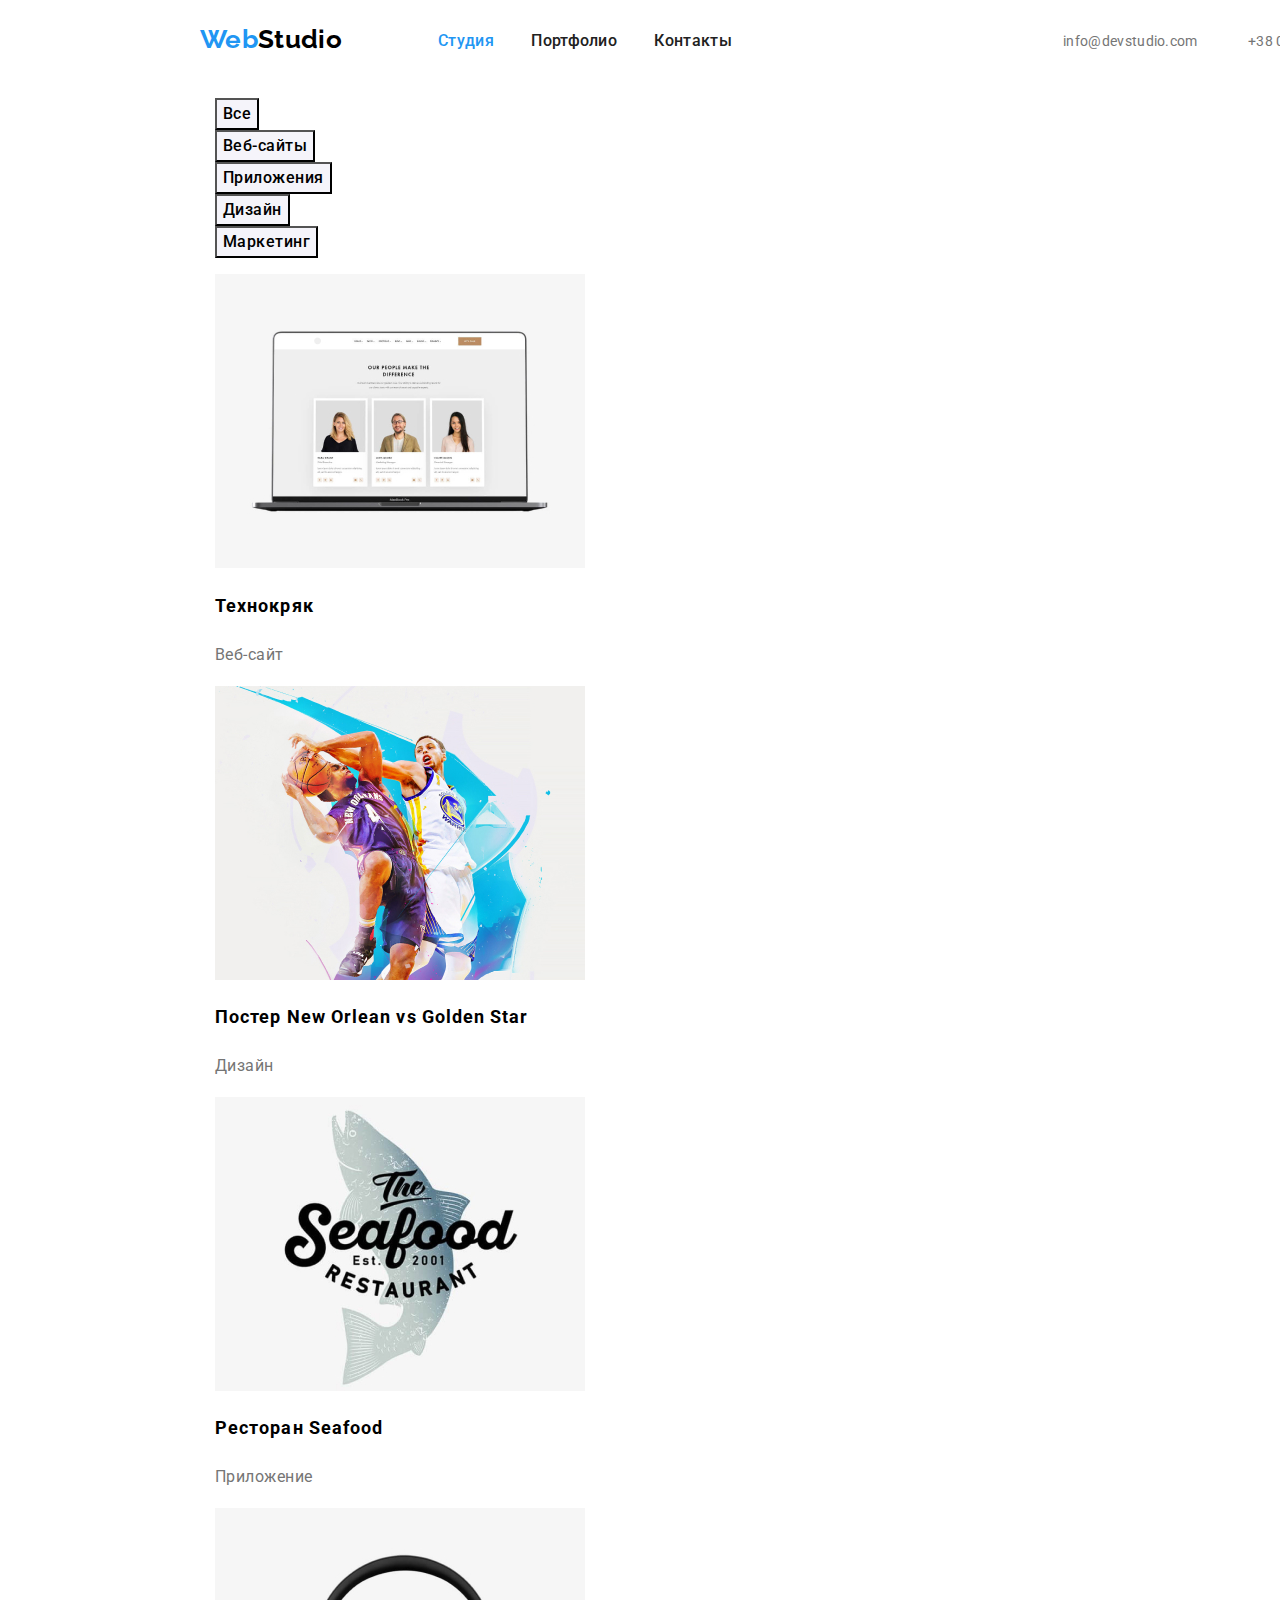
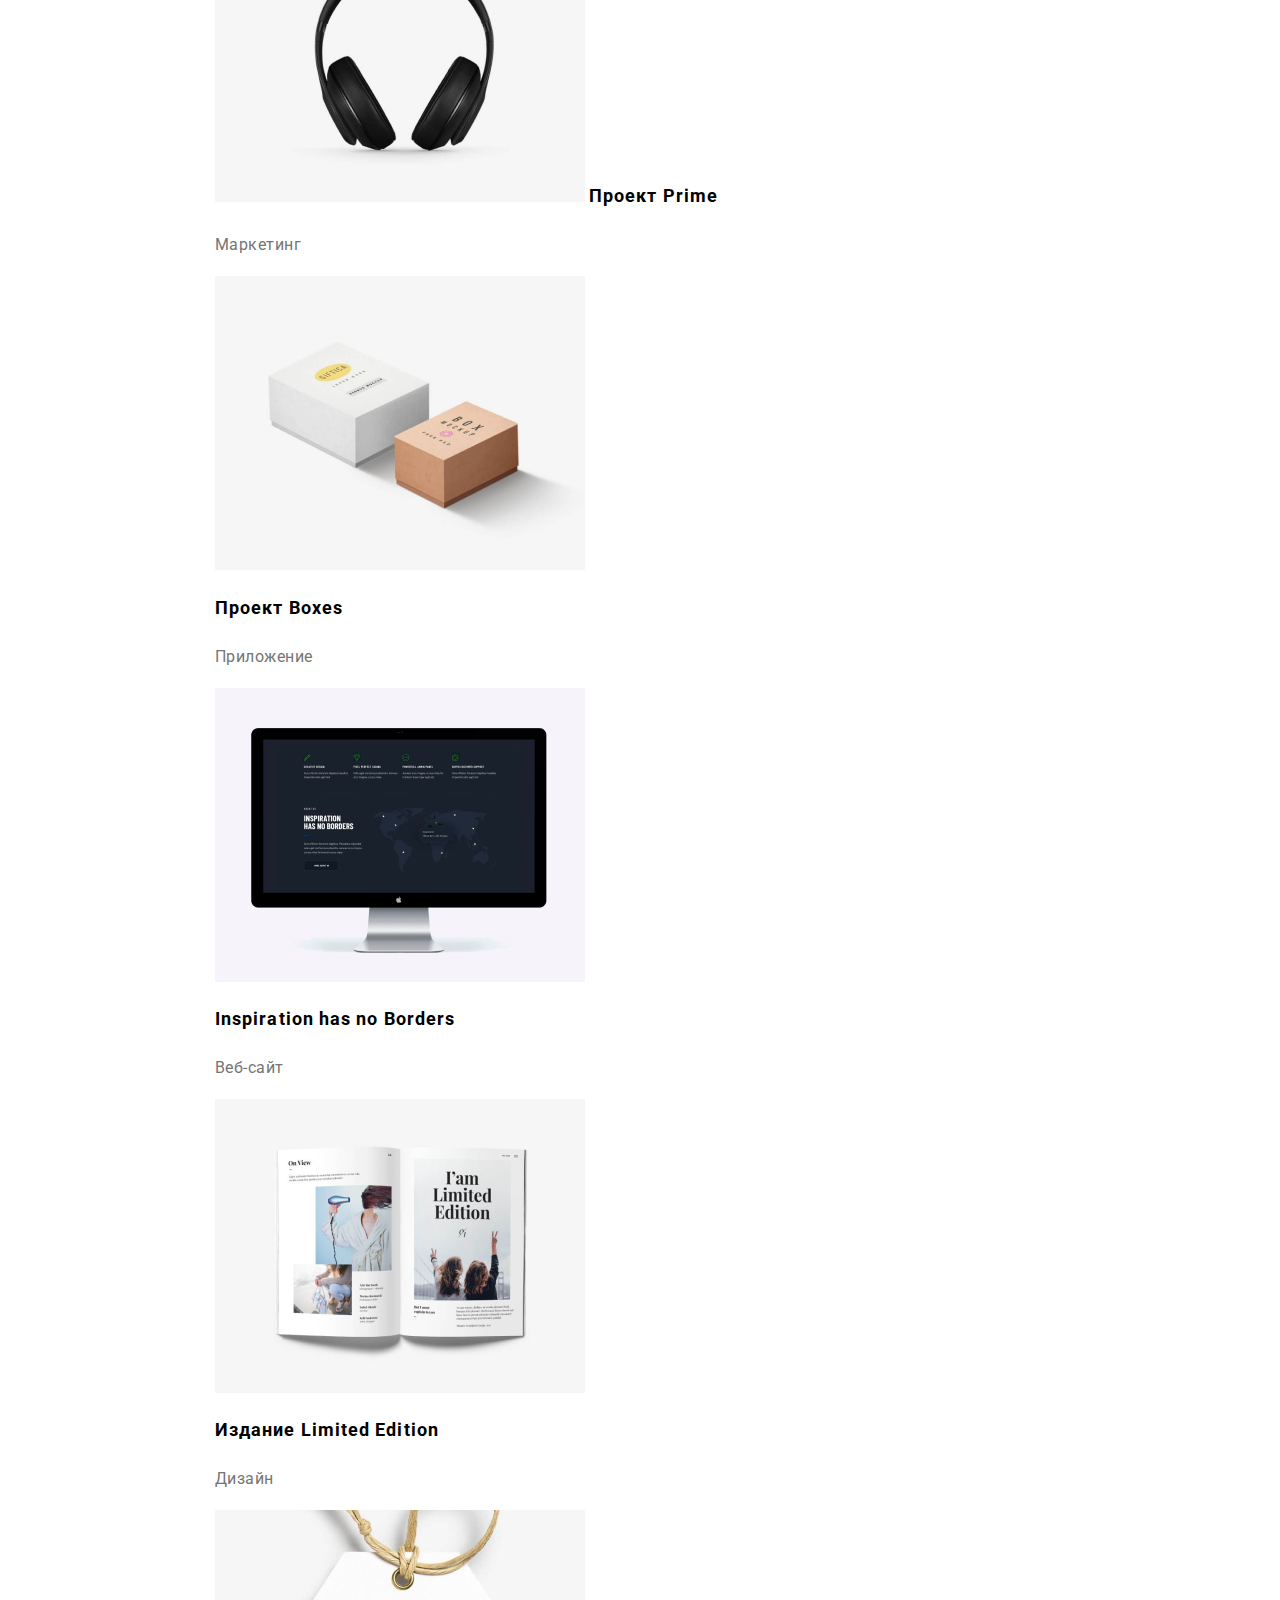
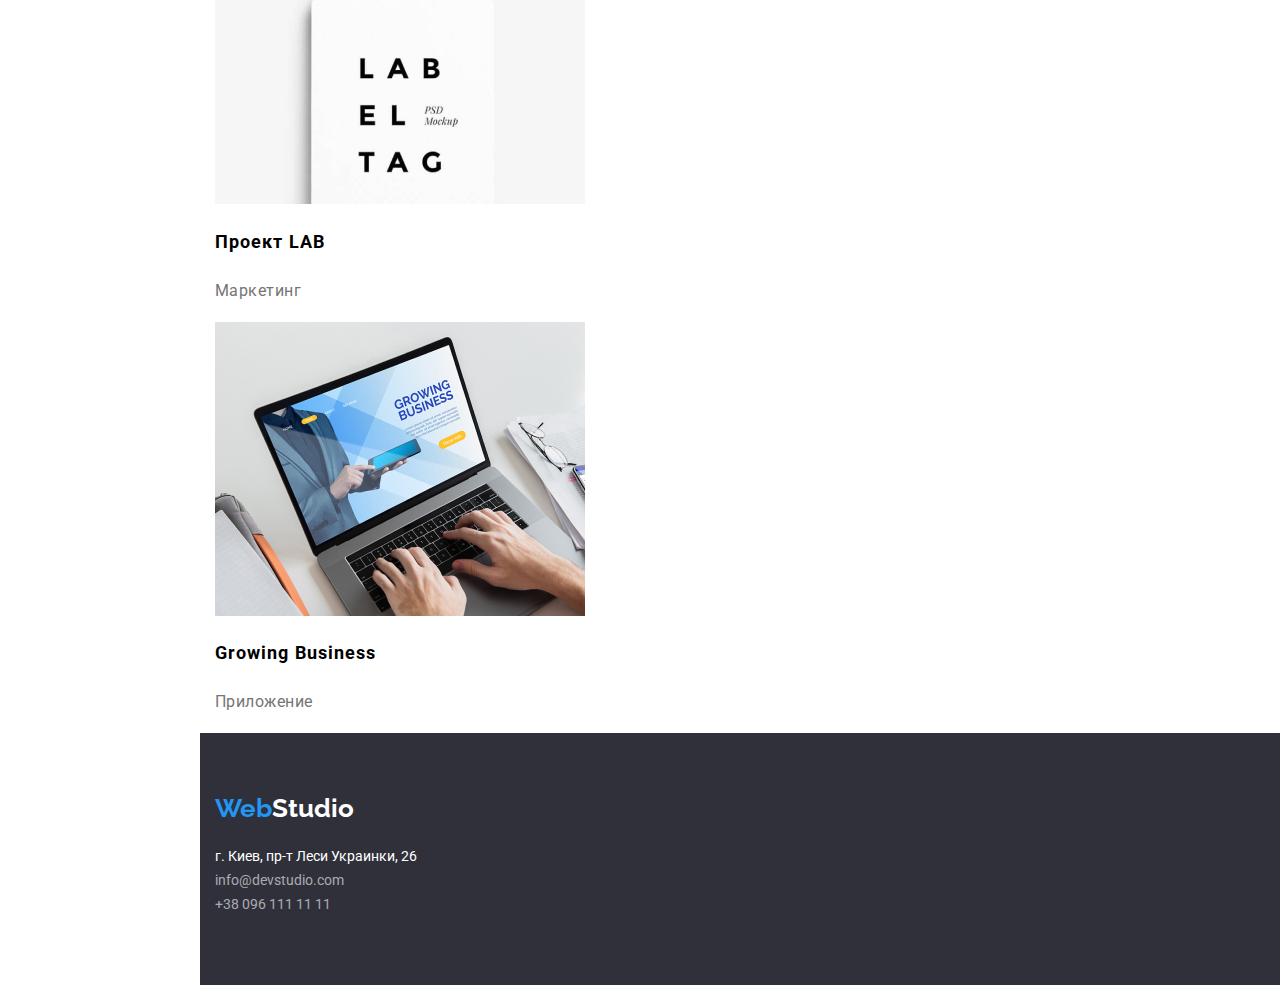
==== portfolio.html @ 9c6ee921 "добавлено позиционирование Героя, Преймущества, Команда, Футер" ====
<!DOCTYPE html>
<html lang="en">
  <head>
    <meta charset="UTF-8" />
    <meta name="viewport" content="width=device-width, initial-scale=1.0" />
    <title>Портфолио</title>
    <link rel="stylesheet" href="./css/normalize.css" />
    <link rel="preconnect" href="https://fonts.gstatic.com" />
    <link
      href="https://fonts.googleapis.com/css2?family=Oleo+Script&family=Raleway:wght@700&family=Roboto:wght@400;500;700;900&display=swap"
      rel="stylesheet"
    />
    <link rel="stylesheet" href="./css/style.css" />
    <link rel="stylesheet" href="./css/variables.css" />
  </head>

  <body>
    <!--Шапка-->
    <header class="header containe">
      <!--умышленная ошибка в названии класса-->
      <a class="logo" href="./index.html"
        ><span class="text-logo">Web</span>Studio</a
      >
      <nav class="navigation">
        <ul class="navigation-list">
          <li class="active"><a href="./index.html">Студия</a></li>
          <li>
            <a href="./portfolio.html">Портфолио</a>
          </li>
          <li><a href="#">Контакты</a></li>
        </ul>
      </nav>

      <!-- <p class="header-contacts email">
        <a class="contacts-text" href="mailto:info@devstudio.com"
          >info@devstudio.com</a
        >
      </p>
      <p class="header-contacts tel">
        <a class="contacts-text" href="tel:+380961111111">+38 096 111 11 11</a>
      </p> -->

      <!-- <div class="navigation-contacts"> -->
      <ul class="header-contacts">
        <li class="header-list">
          <a class="contacts-text" href="mailto:info@devstudio.com"
            >info@devstudio.com</a
          >
        </li>
        <li>
          <a class="contacts-text" href="tel:+380961111111"
            >+38 096 111 11 11</a
          >
        </li>
      </ul>
      <!-- </div> -->
    </header>

    <!--Фильтр-->
    <main class="container">
      <nav>
        <h1 hidden>Проекты</h1>
        <ul>
          <li><button class="button-projects">Все</button></li>
          <li><button class="button-projects">Веб-сайты</button></li>
          <li><button class="button-projects">Приложения</button></li>
          <li><button class="button-projects">Дизайн</button></li>
          <li><button class="button-projects">Маркетинг</button></li>
        </ul>
      </nav>
      <ul class="projects">
        <li>
          <img src="./img/technokrack.jpg" alt="Веб-сайт Технокряк" />
          <h2 class="projects-title">Технокряк</h2>
          <p class="projects-info">Веб-сайт</p>
        </li>
        <li>
          <img src="./img/basketball.jpg" alt="Постер баскетбольных команд" />
          <h2 class="projects-title">Постер New Orlean vs Golden Star</h2>
          <p class="projects-info">Дизайн</p>
        </li>
        <li>
          <img src="./img/seafood.jpg" alt="Логотип ресторана Seafood" />
          <h2 class="projects-title">Ресторан Seafood</h2>
          <p class="projects-info">Приложение</p>
        </li>
        <li>
          <img src="./img/headphones.jpg" alt="Наушники" />
          <h class="projects-title" 2>Проект Prime</h>
          <p class="projects-info">Маркетинг</p>
        </li>
        <li>
          <img src="./img/boxes.jpg" alt="Коробки" />
          <h2 class="projects-title">Проект Boxes</h2>
          <p class="projects-info">Приложение</p>
        </li>
        <li>
          <img src="./img/screen.jpg" alt="Монитор" />
          <h2 class="projects-title">Inspiration has no Borders</h2>
          <p class="projects-info">Веб-сайт</p>
        </li>
        <li>
          <img src="./img/book.jpg" alt="Открытая книга" />
          <h2 class="projects-title">Издание Limited Edition</h2>
          <p class="projects-info">Дизайн</p>
        </li>
        <li>
          <img src="./img/labeltag.jpg" alt="Бирка с надписью labeltag" />
          <h2 class="projects-title">Проект LAB</h2>
          <p class="projects-info">Маркетинг</p>
        </li>
        <li>
          <img src="./img/notebook.jpg" alt="Ноутбук" />
          <h2 class="projects-title">Growing Business</h2>
          <p class="projects-info">Приложение</p>
        </li>
      </ul>
    </main>

    <!--Подвал-->
    <footer class="footer container">
      <a class="footer-logo" href="./index.html"
        ><span class="text-logo">Web</span>Studio</a
      >
      <address class="footer-address">
        <ul class="footer-list">
          <li>г. Киев, пр-т Леси Украинки, 26</li>
          <li>
            <a class="footer-contacts" href="mailto:info@devstudio.com"
              >info@devstudio.com</a
            >
          </li>
          <li>
            <a class="footer-contacts" href="tel:+380961111111"
              >+38 096 111 11 11</a
            >
          </li>
        </ul>
      </address>
    </footer>
  </body>
</html>
---- css/style.css ----
body {
    font-family: 'Roboto', sans-serif;
    width: 1600px;
}

.container {
    width: 1170px;
    padding: 0 15px 0;
    margin-right: auto;
    margin-left: auto;
}

/* Шапка */

.header {
    display: flex;


    letter-spacing: 0.02em;
}

.logo {
    font-family: 'Raleway', sans-serif;

    width: 145px;
    height: 31px;

    display: inline-block;
    margin: 24px 93px 25px 200px;

    color: #000;
    text-decoration: none;
    font-weight: bold;
    font-size: 26px;
    line-height: 31px;
}

.text-logo {
    color: var(--blue-text);
}

.navigation {
    width: 294px;
    height: 16px;
    margin: 32px 331px 32px 0;

}

.navigation-list {
    display: flex;
    justify-content: space-between;
    width: 294px;

    margin: 0;
}

.navigation-list a {
    font-weight: 500;
    color: var(--common-black-text);
}

.active a {
    color: var(--blue-text);
}

.navigation-list :hover,
.navigation-list :focus,
.header-contacts :hover,
.header-contacts :focus {
    color: var(--blue-text);
}

.header-contacts {

    box-sizing: border-box;
    display: flex;
    justify-content: space-between;

    margin-top: 32px;
    margin-bottom: 32px;
}

.header-list {
    display: inline-block;
    width: 135px;
    height: 16px;
    margin-right: 50px;
}

.email {
    width: 135px;
    height: 16px;
    margin-right: 50px;
}

.tel {
    text-align: center;
    width: 122px;
    height: 16px;
    margin-right: 200px;
}

.contacts-text {
    color: var(--grey-text);
    font-size: 14px;

}

/* Герой */

.hero {
    height: 600px;
    background-color: rgba(47, 48, 58, 1);
}

.hero-title {
    margin: 0;
    padding: 200px 452px 30px;

    color: var(--white-text);

    text-align: center;
    font-weight: 900;
    font-size: 44px;
    line-height: 60px;
    letter-spacing: 0.06em;
    text-transform: uppercase;
}

.hero-button {
    box-sizing: content-box;
    height: 50px;
    width: 200px;

    text-align: center;

    margin: 0 700px 200px;

    box-shadow: 0px 4px 4px rgba(0, 0, 0, 0.15);
    border-radius: 4px;

    background-color: var(--blue-text);
    color: var(--white-text);
    font-weight: 700;
    font-size: 16px;
    line-height: 30px;
    letter-spacing: 0.06em;
    cursor: pointer;
}

/* Преимущества и примеры */

.advantages {
    display: flex;

    height: 101px;

    margin-top: 94px;
    margin-bottom: 94px;
}

.advantages-card {
    width: 270px;
    height: 101px;

    margin-right: 30px;
}

.advantages-card:nth-last-child(1) {
    margin-right: 0px;
}

.advantages-title {
    margin: 0;

    font-weight: bold;
    font-size: 14px;
    line-height: 16px;
    letter-spacing: 0.03em;
    text-transform: uppercase;
}

.advantages-info {
    margin-top: 10px;
    margin-bottom: 0;

    color: var(--grey-text);
    font-weight: normal;
    font-size: 14px;
    line-height: 24px;
    letter-spacing: 0.03em;
}

/* Чем мы занимаемся */

.gallery {
    margin: 0 auto 50px;

    font-size: 36px;
    line-height: 42px;
    text-align: center;
    letter-spacing: 0.03em;
}

.gallery-list {
    display: flex;

    margin-bottom: 0;
}

.gallery-item {
    margin-right: 30px;
}

.gallery-item:nth-last-child(1) {
    margin-right: 0px;
}

/* Наша команда */

.team {
    background-color: rgba(245, 244, 250, 1);
    margin-top: 94px;
}

.gallery-team {
    padding-top: 94px;
    padding-bottom: 50px;
    margin-top: 0;
    margin-bottom: 0;

    font-size: 36px;
    line-height: 42px;
    text-align: center;
    letter-spacing: 0.03em;
}

.team-list {
    display: flex;
    margin-top: 0;
    margin-bottom: 0;
}

.team-card {
    margin-right: 30px;
    width: 270px;
    height: 368px;
}

.team-card:nth-last-child(1) {
    margin-right: 0;
}

.team-title {
    margin-top: 30px;
    margin-bottom: 10px;

    text-align: center;

    font-weight: 500;
    font-size: 16px;
    line-height: 19px;
    letter-spacing: 0.03em;
}

.team-proffesion {
    margin-top: 0;
    margin-bottom: 30px;

    color: var(--grey-text);

    text-align: center;

    font-weight: 400;
    font-size: 16px;
    line-height: 19px;
    letter-spacing: 0.03em;
}

/* Подвал */

.footer {
    margin-top: 0;

    height: 252px;

    background-color: rgba(47, 48, 58, 1);
}

.footer-logo {
    font-family: 'Raleway', sans-serif;
    display: block;
    padding-top: 60px;

    color: var(--white-text);
    text-decoration: none;
    font-weight: bold;
    font-size: 26px;
    line-height: 31px;
}

.footer-address {

    color: var(--white-text);
    font-style: normal;
    font-weight: normal;
    font-size: 14px;
    line-height: 24px;
}

.footer-list a:hover,
.footer-list a:focus {
    color: var(--blue-text);
}

.footer-list {
    width: 231px;
    height: 81px;

    margin-top: 20px;
    margin-bottom: 60px;
}

.footer-contacts {
    color: var(--grey-address-text);
}

/* Портфолио */

.projects-title {
    font-weight: bold;
    font-size: 18px;
    line-height: 36px;
    letter-spacing: 0.06em;
}

.projects-info {
    color: var(--grey-text);
    font-size: 16px;
    line-height: 30px;
    letter-spacing: 0.03em;
}

.button {
    background-color: var(--blue-text);
    color: var(--white-text);
    font-size: 16px;
    line-height: 30px;
    letter-spacing: 0.06em;
    cursor: pointer;
}

.button-projects {
    background-color: rgba(245, 244, 250, 1);
    font-weight: 500;
    line-height: 26px;
    letter-spacing: 0.03em;
    cursor: pointer;
}

.button-projects:hover,
.button-projects:focus {
    color: var(--white-text);
    background-color: var(--blue-text);
}
---- css/variables.css ----
:root {
    --common-black-text: rgba(33, 33, 33, 1);
    --blue-text: rgba(33, 150, 243, 1);
    --white-text: rgba(255, 255, 255, 1);
    --grey-text: rgba(117, 117, 117, 1);
    --grey-address-text: rgba(255, 255, 255, 0.6);
}
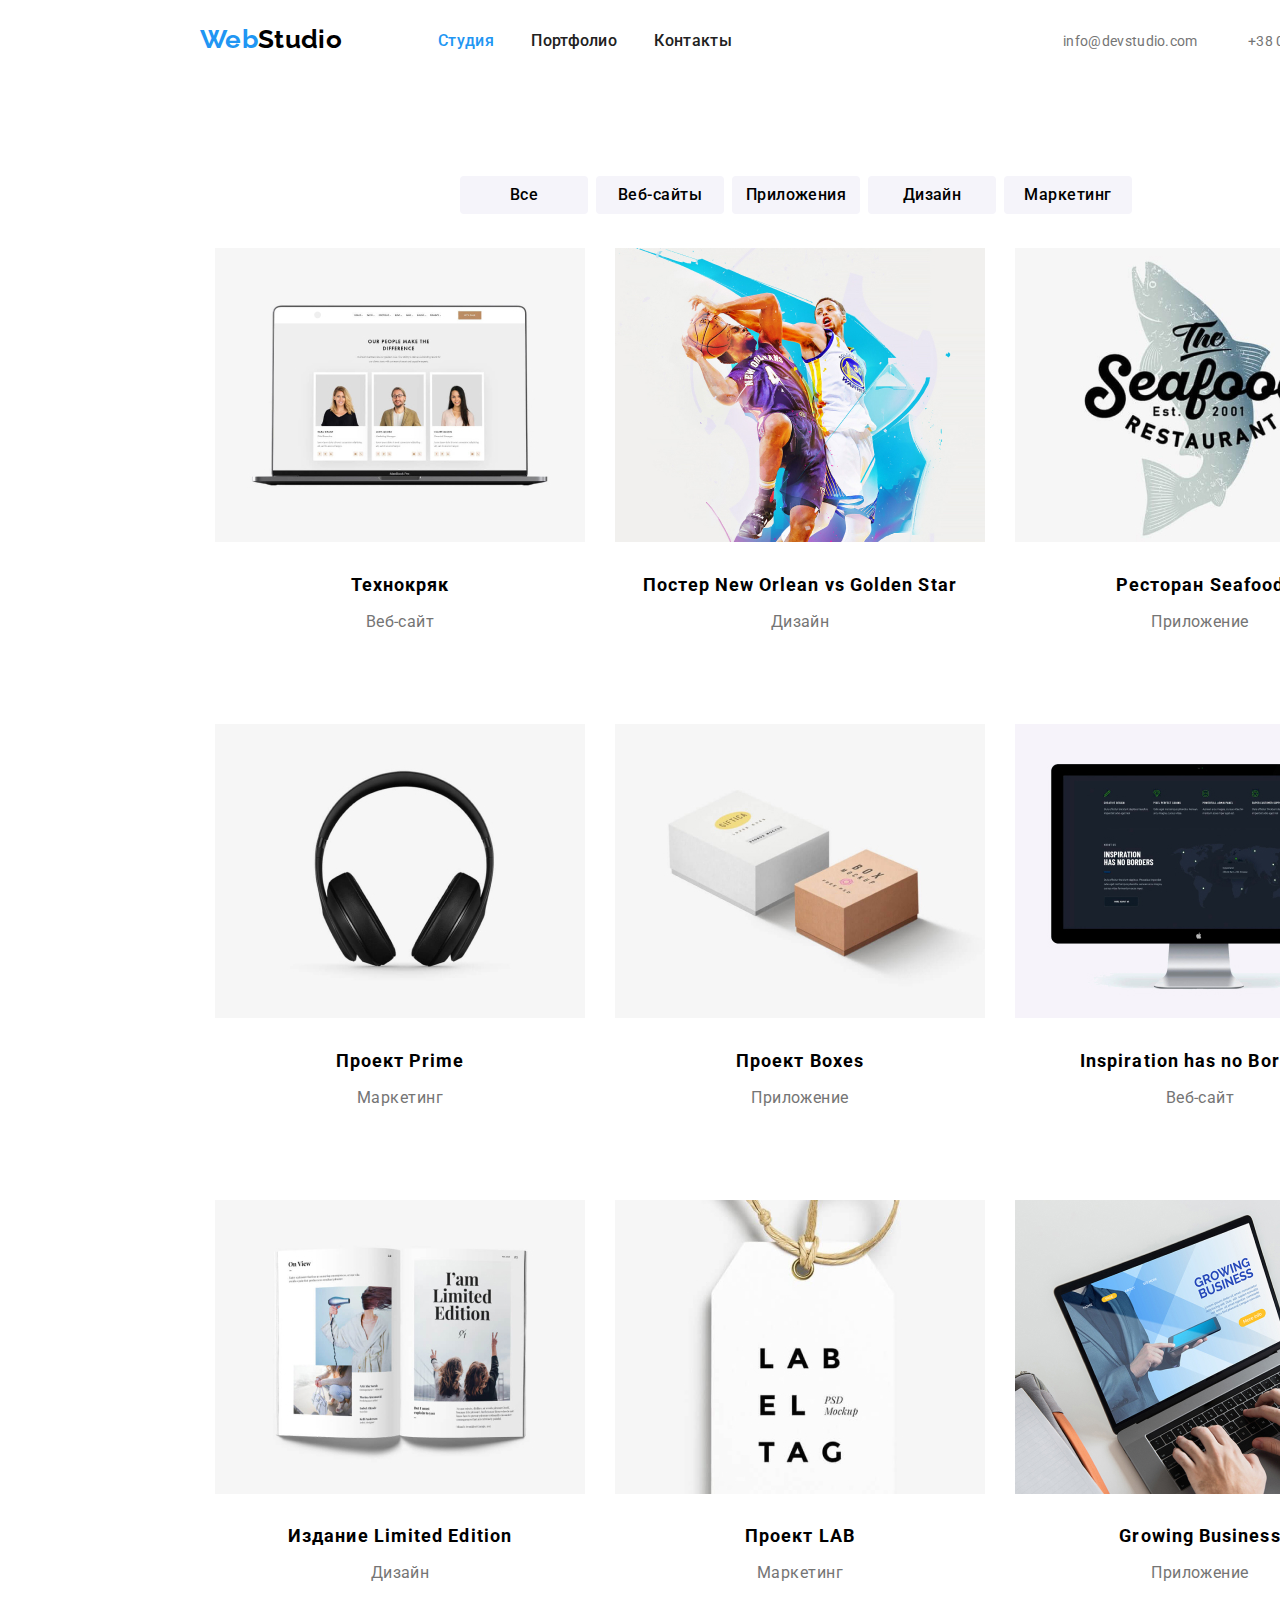
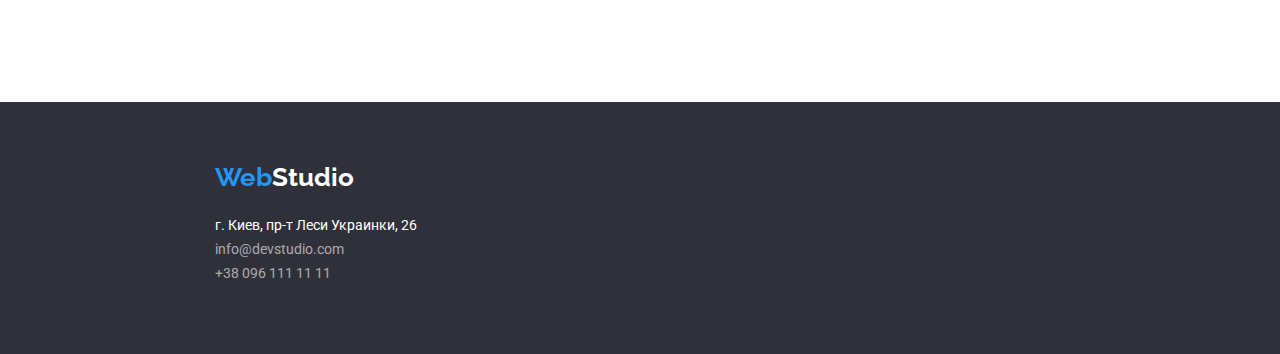
==== commit a56e744f: "Черновое позиционирование Портфолио" ====
--- a/portfolio.html
+++ b/portfolio.html
@@ -60,56 +60,63 @@
     <main class="container">
       <nav>
         <h1 hidden>Проекты</h1>
-        <ul>
+        <ul class="projects-filter">
           <li><button class="button-projects">Все</button></li>
-          <li><button class="button-projects">Веб-сайты</button></li>
-          <li><button class="button-projects">Приложения</button></li>
+          <li>
+            <button class="button-projects">Веб-сайты</button>
+          </li>
+          <li>
+            <button class="button-projects">Приложения</button>
+          </li>
           <li><button class="button-projects">Дизайн</button></li>
-          <li><button class="button-projects">Маркетинг</button></li>
+          <li>
+            <button class="button-projects">Маркетинг</button>
+          </li>
         </ul>
       </nav>
+
       <ul class="projects">
-        <li>
+        <li class="projects-item">
           <img src="./img/technokrack.jpg" alt="Веб-сайт Технокряк" />
           <h2 class="projects-title">Технокряк</h2>
           <p class="projects-info">Веб-сайт</p>
         </li>
-        <li>
+        <li class="projects-item">
           <img src="./img/basketball.jpg" alt="Постер баскетбольных команд" />
           <h2 class="projects-title">Постер New Orlean vs Golden Star</h2>
           <p class="projects-info">Дизайн</p>
         </li>
-        <li>
+        <li class="projects-item">
           <img src="./img/seafood.jpg" alt="Логотип ресторана Seafood" />
           <h2 class="projects-title">Ресторан Seafood</h2>
           <p class="projects-info">Приложение</p>
         </li>
-        <li>
+        <li class="projects-item">
           <img src="./img/headphones.jpg" alt="Наушники" />
-          <h class="projects-title" 2>Проект Prime</h>
+          <h2 class="projects-title">Проект Prime</h2>
           <p class="projects-info">Маркетинг</p>
         </li>
-        <li>
+        <li class="projects-item">
           <img src="./img/boxes.jpg" alt="Коробки" />
           <h2 class="projects-title">Проект Boxes</h2>
           <p class="projects-info">Приложение</p>
         </li>
-        <li>
+        <li class="projects-item">
           <img src="./img/screen.jpg" alt="Монитор" />
           <h2 class="projects-title">Inspiration has no Borders</h2>
           <p class="projects-info">Веб-сайт</p>
         </li>
-        <li>
+        <li class="projects-item">
           <img src="./img/book.jpg" alt="Открытая книга" />
           <h2 class="projects-title">Издание Limited Edition</h2>
           <p class="projects-info">Дизайн</p>
         </li>
-        <li>
+        <li class="projects-item">
           <img src="./img/labeltag.jpg" alt="Бирка с надписью labeltag" />
           <h2 class="projects-title">Проект LAB</h2>
           <p class="projects-info">Маркетинг</p>
         </li>
-        <li>
+        <li class="projects-item">
           <img src="./img/notebook.jpg" alt="Ноутбук" />
           <h2 class="projects-title">Growing Business</h2>
           <p class="projects-info">Приложение</p>
@@ -118,25 +125,27 @@
     </main>
 
     <!--Подвал-->
-    <footer class="footer container">
-      <a class="footer-logo" href="./index.html"
-        ><span class="text-logo">Web</span>Studio</a
-      >
-      <address class="footer-address">
-        <ul class="footer-list">
-          <li>г. Киев, пр-т Леси Украинки, 26</li>
-          <li>
-            <a class="footer-contacts" href="mailto:info@devstudio.com"
-              >info@devstudio.com</a
-            >
-          </li>
-          <li>
-            <a class="footer-contacts" href="tel:+380961111111"
-              >+38 096 111 11 11</a
-            >
-          </li>
-        </ul>
-      </address>
+    <footer class="footer">
+      <div class="container">
+        <a class="footer-logo" href="./index.html"
+          ><span class="text-logo">Web</span>Studio</a
+        >
+        <address class="footer-address">
+          <ul class="footer-list">
+            <li>г. Киев, пр-т Леси Украинки, 26</li>
+            <li>
+              <a class="footer-contacts" href="mailto:info@devstudio.com"
+                >info@devstudio.com</a
+              >
+            </li>
+            <li>
+              <a class="footer-contacts" href="tel:+380961111111"
+                >+38 096 111 11 11</a
+              >
+            </li>
+          </ul>
+        </address>
+      </div>
     </footer>
   </body>
 </html>
--- a/css/style.css
+++ b/css/style.css
@@ -15,7 +15,6 @@
 .header {
     display: flex;
 
-
     letter-spacing: 0.02em;
 }
 
@@ -327,7 +326,36 @@
 
 /* Портфолио */
 
+.projects-filter {
+    display: flex;
+    justify-content: center;
+
+    margin-top: 94px;
+    margin-bottom: 34px;
+}
+
+.projects {
+    display: flex;
+    flex-wrap: wrap;
+
+    margin-top: 0;
+    margin-bottom: 94px;
+    height: 1360px;
+
+    justify-content: space-between;
+    align-content: space-between;
+}
+
+.projects-item {
+    flex-basis: calc(100% / 3 - 30px);
+}
+
 .projects-title {
+    margin-top: 20px;
+    margin-bottom: 4px;
+
+    text-align: center;
+
     font-weight: bold;
     font-size: 18px;
     line-height: 36px;
@@ -335,6 +363,11 @@
 }
 
 .projects-info {
+    margin-top: 0;
+    margin-bottom: 20px;
+
+    text-align: center;
+
     color: var(--grey-text);
     font-size: 16px;
     line-height: 30px;
@@ -351,11 +384,23 @@
 }
 
 .button-projects {
+
+    width: 128px;
+    height: 38px;
     background-color: rgba(245, 244, 250, 1);
     font-weight: 500;
     line-height: 26px;
     letter-spacing: 0.03em;
     cursor: pointer;
+    border: none;
+    border-radius: 4px;
+    margin-right: 8px;
+}
+
+/* Не работает */
+
+.button-projects:nth-child(5) {
+    margin-right: 0px;
 }
 
 .button-projects:hover,
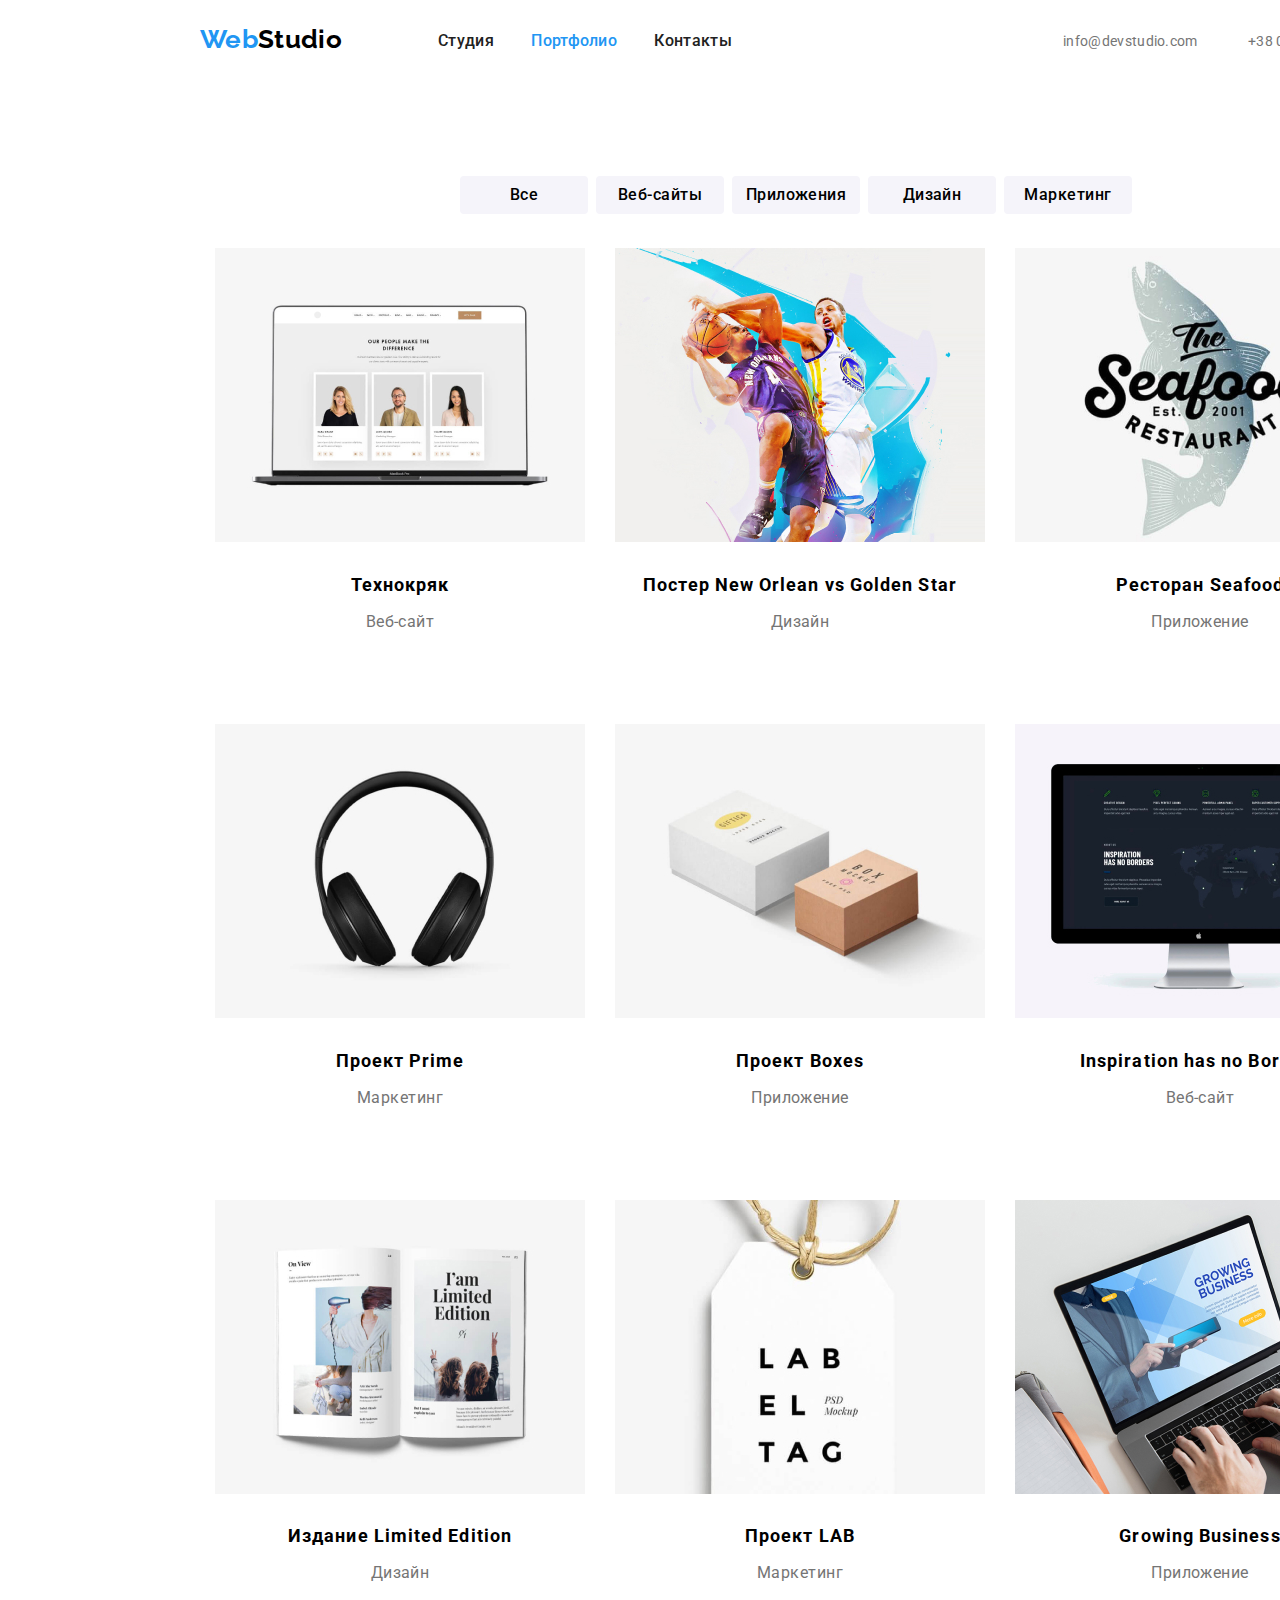
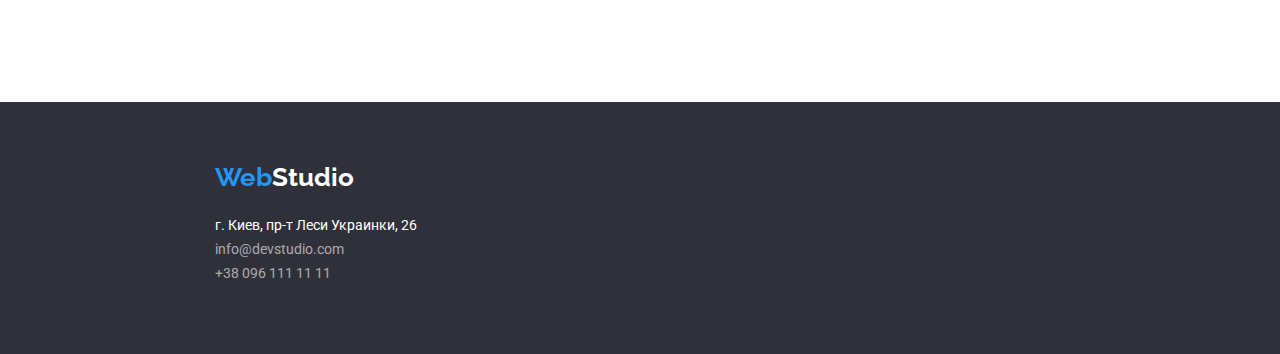
==== commit 555b4f90: "исправлен ховер для Портфолио" ====
--- a/portfolio.html
+++ b/portfolio.html
@@ -23,8 +23,8 @@
       >
       <nav class="navigation">
         <ul class="navigation-list">
-          <li class="active"><a href="./index.html">Студия</a></li>
-          <li>
+          <li><a href="./index.html">Студия</a></li>
+          <li class="active">
             <a href="./portfolio.html">Портфолио</a>
           </li>
           <li><a href="#">Контакты</a></li>
--- a/css/style.css
+++ b/css/style.css
@@ -399,7 +399,7 @@
 
 /* Не работает */
 
-.button-projects:nth-child(5) {
+.projects-filter >li:last-child {
     margin-right: 0px;
 }
 
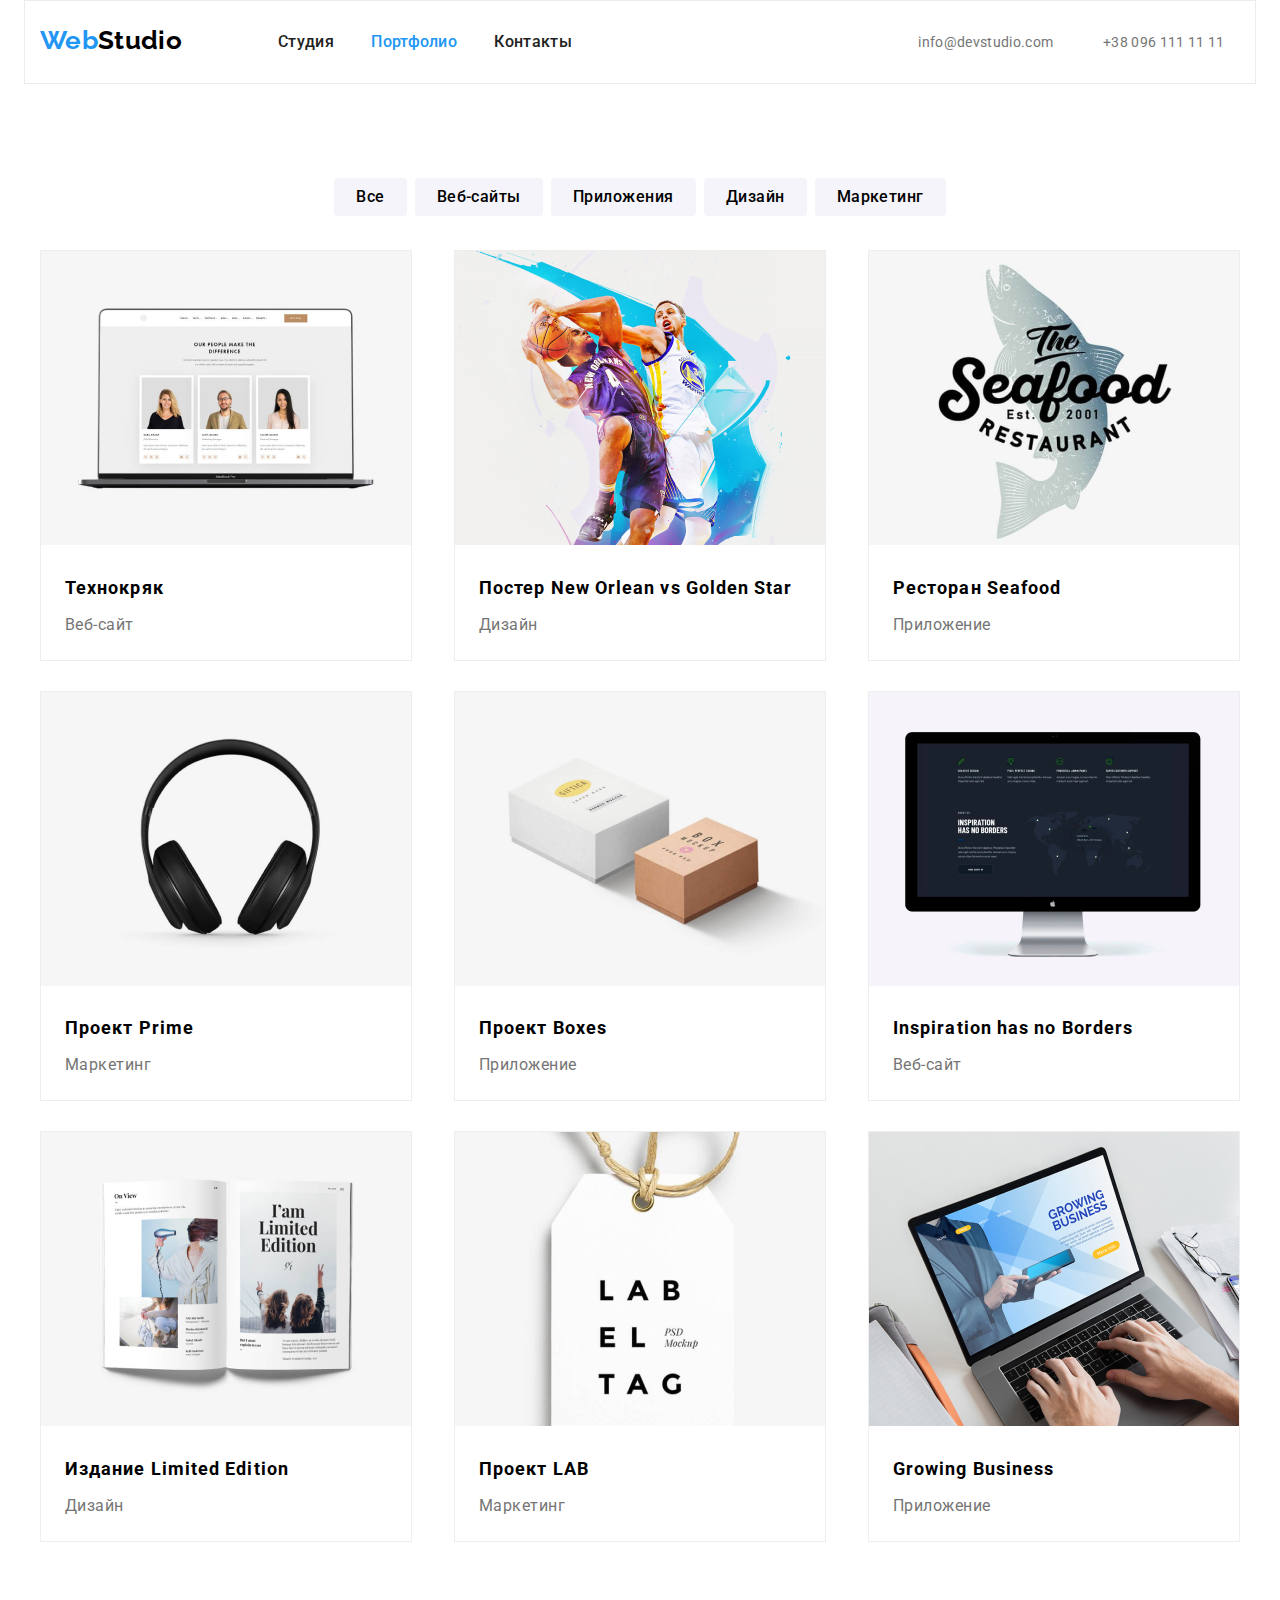
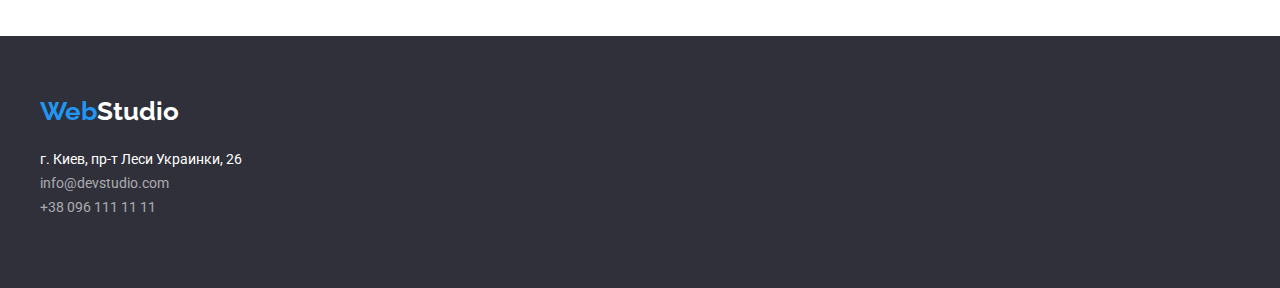
==== commit e17d6439: "Внесены правки" ====
--- a/portfolio.html
+++ b/portfolio.html
@@ -16,7 +16,7 @@
 
   <body>
     <!--Шапка-->
-    <header class="header containe">
+    <header class="header container">
       <!--умышленная ошибка в названии класса-->
       <a class="logo" href="./index.html"
         ><span class="text-logo">Web</span>Studio</a
@@ -31,16 +31,6 @@
         </ul>
       </nav>
 
-      <!-- <p class="header-contacts email">
-        <a class="contacts-text" href="mailto:info@devstudio.com"
-          >info@devstudio.com</a
-        >
-      </p>
-      <p class="header-contacts tel">
-        <a class="contacts-text" href="tel:+380961111111">+38 096 111 11 11</a>
-      </p> -->
-
-      <!-- <div class="navigation-contacts"> -->
       <ul class="header-contacts">
         <li class="header-list">
           <a class="contacts-text" href="mailto:info@devstudio.com"
@@ -53,7 +43,6 @@
           >
         </li>
       </ul>
-      <!-- </div> -->
     </header>
 
     <!--Фильтр-->
@@ -61,15 +50,19 @@
       <nav>
         <h1 hidden>Проекты</h1>
         <ul class="projects-filter">
-          <li><button class="button-projects">Все</button></li>
-          <li>
+          <li class="projects-list">
+            <button class="button-projects">Все</button>
+          </li>
+          <li class="projects-list">
             <button class="button-projects">Веб-сайты</button>
           </li>
-          <li>
+          <li class="projects-list">
             <button class="button-projects">Приложения</button>
           </li>
-          <li><button class="button-projects">Дизайн</button></li>
-          <li>
+          <li class="projects-list">
+            <button class="button-projects">Дизайн</button>
+          </li>
+          <li class="projects-list">
             <button class="button-projects">Маркетинг</button>
           </li>
         </ul>
--- a/css/style.css
+++ b/css/style.css
@@ -1,21 +1,22 @@
 body {
     font-family: 'Roboto', sans-serif;
-    width: 1600px;
 }
 
 .container {
-    width: 1170px;
-    padding: 0 15px 0;
-    margin-right: auto;
-    margin-left: auto;
+
+    /* box-sizing: border-box; */
+    width: 1200px;
+    padding: 0 15px;
+    margin: 0 auto;
 }
 
 /* Шапка */
 
 .header {
     display: flex;
-
     letter-spacing: 0.02em;
+
+    border: solid 1px rgba(236,236,236,1);
 }
 
 .logo {
@@ -25,7 +26,7 @@
     height: 31px;
 
     display: inline-block;
-    margin: 24px 93px 25px 200px;
+    padding: 24px 93px 25px 0;
 
     color: #000;
     text-decoration: none;
@@ -39,9 +40,7 @@
 }
 
 .navigation {
-    width: 294px;
-    height: 16px;
-    margin: 32px 331px 32px 0;
+    padding: 32px 331px 32px 0;
 
 }
 
@@ -71,50 +70,40 @@
 
 .header-contacts {
 
-    box-sizing: border-box;
     display: flex;
     justify-content: space-between;
 
-    margin-top: 32px;
-    margin-bottom: 32px;
+    padding-top: 32px;
+    padding-bottom: 32px;
+
+    margin: 0 auto;
 }
 
 .header-list {
-    display: inline-block;
-    width: 135px;
-    height: 16px;
-    margin-right: 50px;
-}
-
-.email {
-    width: 135px;
-    height: 16px;
-    margin-right: 50px;
-}
-
-.tel {
-    text-align: center;
-    width: 122px;
-    height: 16px;
-    margin-right: 200px;
+    padding-right: 50px;
 }
 
 .contacts-text {
     color: var(--grey-text);
     font-size: 14px;
-
+}
+
+.header-list:last-child {
+    padding-right: 0;
 }
 
 /* Герой */
 
 .hero {
     height: 600px;
+
+    margin: 0;
+    padding: 200px 452px 0 452px;
     background-color: rgba(47, 48, 58, 1);
 }
 
 .hero-title {
-    margin: 0;
-    padding: 200px 452px 30px;
+    margin: 0 0 30px 0;
 
     color: var(--white-text);
 
@@ -127,13 +116,10 @@
 }
 
 .hero-button {
-    box-sizing: content-box;
-    height: 50px;
-    width: 200px;
-
-    text-align: center;
-
-    margin: 0 700px 200px;
+    display: flex;
+    padding: 10px 32px;
+    margin: 0 auto;
+    text-align: center;
 
     box-shadow: 0px 4px 4px rgba(0, 0, 0, 0.15);
     border-radius: 4px;
@@ -152,10 +138,13 @@
 .advantages {
     display: flex;
 
-    height: 101px;
-
-    margin-top: 94px;
-    margin-bottom: 94px;
+    margin: 0 auto;
+
+    /* height: 101px; */
+
+    padding-top: 94px;
+    padding-bottom: 94px;
+
 }
 
 .advantages-card {
@@ -204,29 +193,36 @@
 .gallery-list {
     display: flex;
 
-    margin-bottom: 0;
+    margin: 0;
+    padding-bottom: 94px;
 }
 
 .gallery-item {
     margin-right: 30px;
+    margin-bottom: 0;
 }
 
 .gallery-item:nth-last-child(1) {
     margin-right: 0px;
+    margin-bottom: 0;
 }
 
 /* Наша команда */
 
+.team-background {
+    background-color: rgba(245, 244, 250, 1);
+}
+
 .team {
-    background-color: rgba(245, 244, 250, 1);
-    margin-top: 94px;
+    padding-bottom: 94px;
 }
 
 .gallery-team {
     padding-top: 94px;
-    padding-bottom: 50px;
+
+    /* padding-bottom: 50px; */
     margin-top: 0;
-    margin-bottom: 0;
+    margin-bottom: 50px;
 
     font-size: 36px;
     line-height: 42px;
@@ -250,9 +246,15 @@
     margin-right: 0;
 }
 
+.team-card img {
+    display: block;
+}
+
 .team-title {
-    margin-top: 30px;
-    margin-bottom: 10px;
+    margin: 0;
+
+    padding-top: 30px;
+    padding-bottom: 10px;
 
     text-align: center;
 
@@ -263,8 +265,8 @@
 }
 
 .team-proffesion {
-    margin-top: 0;
-    margin-bottom: 30px;
+    margin: 0;
+    padding-bottom: 30px;
 
     color: var(--grey-text);
 
@@ -330,31 +332,53 @@
     display: flex;
     justify-content: center;
 
-    margin-top: 94px;
-    margin-bottom: 34px;
+    padding-top: 94px;
+    padding-bottom: 34px;
+
+    margin: 0 auto;
+}
+
+.projects-list {
+    margin-right: 8px;
+}
+
+.projects-list:last-child {
+    margin-right: 0;
 }
 
 .projects {
     display: flex;
     flex-wrap: wrap;
 
-    margin-top: 0;
-    margin-bottom: 94px;
-    height: 1360px;
+    margin: 0 auto;
+    padding-bottom: 94px;
 
     justify-content: space-between;
     align-content: space-between;
 }
 
+.projects-item:nth-child(n+7) {
+    margin-bottom: 0;
+}
+
+.projects-item:nth-child(3n+3) {
+    margin-right: 0;
+}
+
 .projects-item {
     flex-basis: calc(100% / 3 - 30px);
+    box-sizing: border-box;
+
+    border: 1px solid rgba(238, 238, 238, 1);
+    margin-bottom: 30px;
+    margin-right: 30px;
 }
 
 .projects-title {
     margin-top: 20px;
     margin-bottom: 4px;
 
-    text-align: center;
+    padding-left: 24px;
 
     font-weight: bold;
     font-size: 18px;
@@ -363,10 +387,9 @@
 }
 
 .projects-info {
-    margin-top: 0;
-    margin-bottom: 20px;
-
-    text-align: center;
+    margin: 0 auto;
+    padding-bottom: 20px;
+    padding-left: 24px;
 
     color: var(--grey-text);
     font-size: 16px;
@@ -384,9 +407,8 @@
 }
 
 .button-projects {
-
-    width: 128px;
-    height: 38px;
+    padding: 6px 22px;
+
     background-color: rgba(245, 244, 250, 1);
     font-weight: 500;
     line-height: 26px;
@@ -394,13 +416,6 @@
     cursor: pointer;
     border: none;
     border-radius: 4px;
-    margin-right: 8px;
-}
-
-/* Не работает */
-
-.projects-filter >li:last-child {
-    margin-right: 0px;
 }
 
 .button-projects:hover,
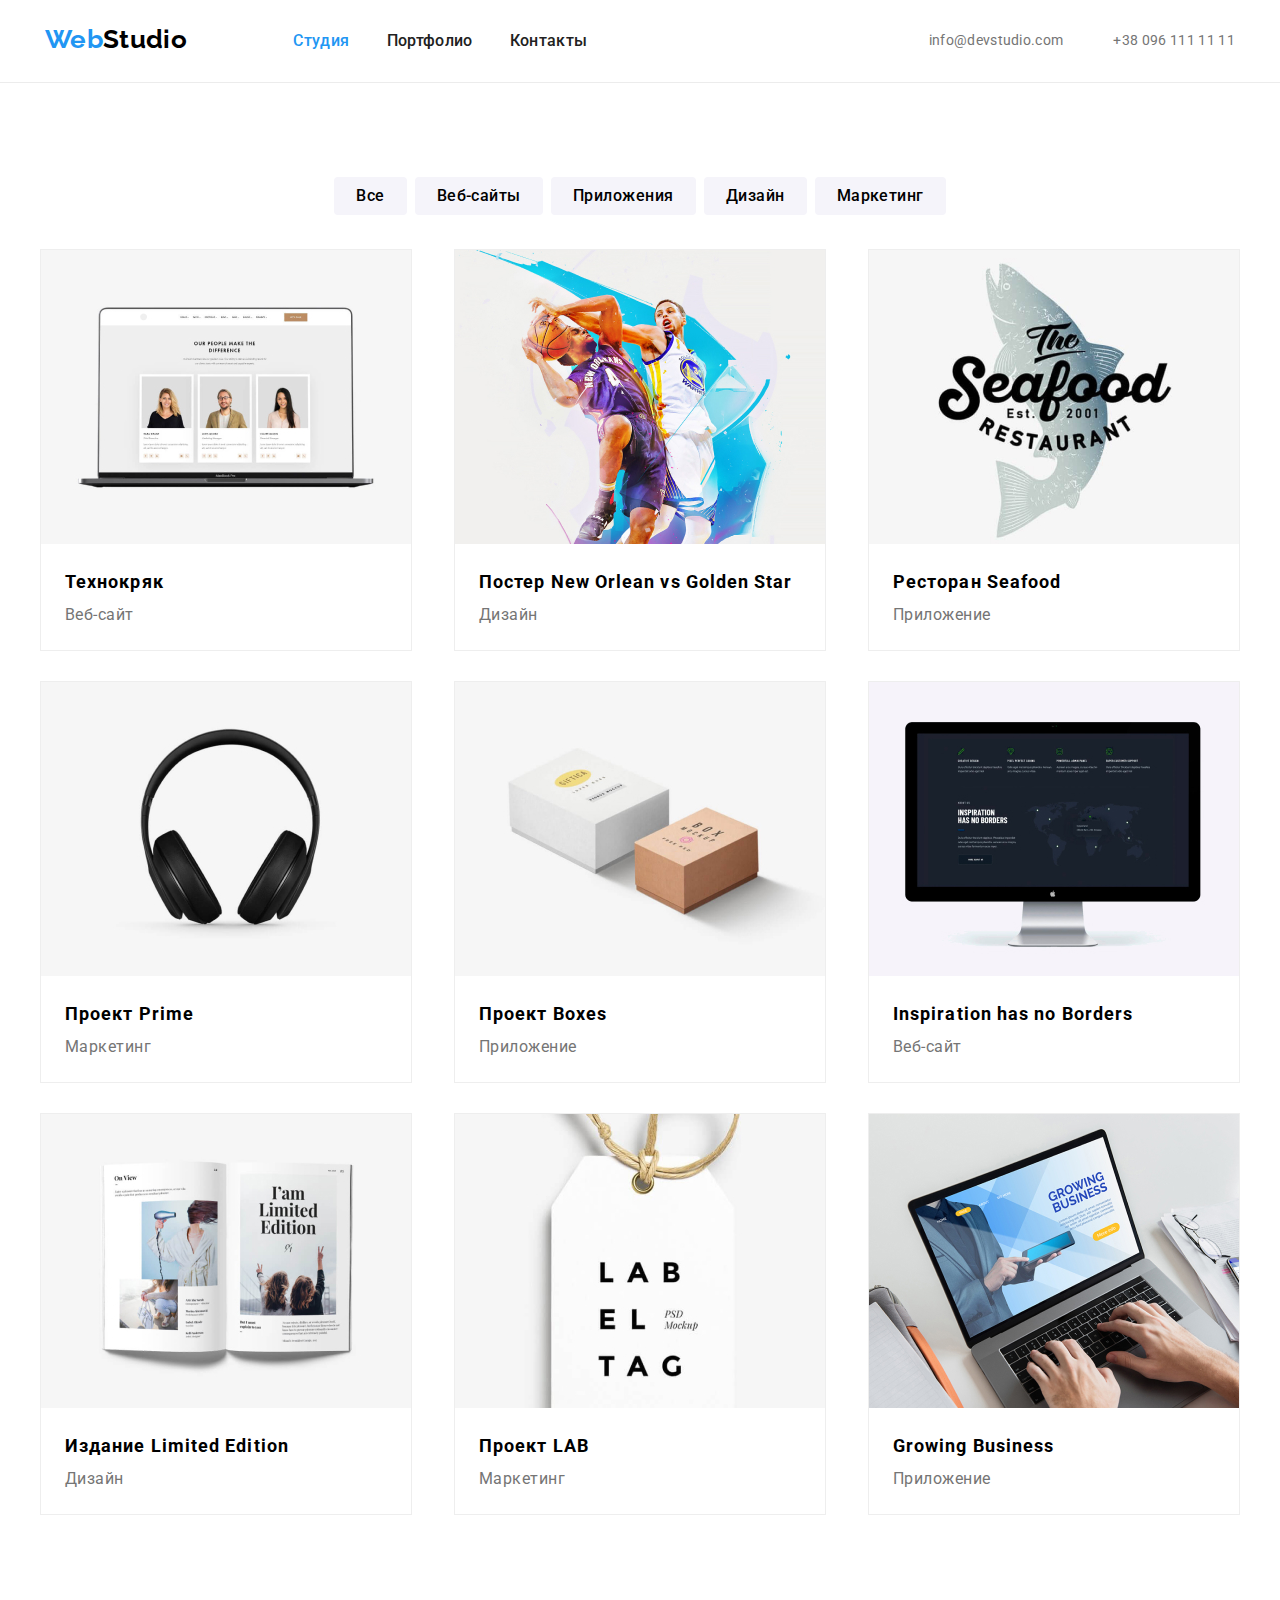
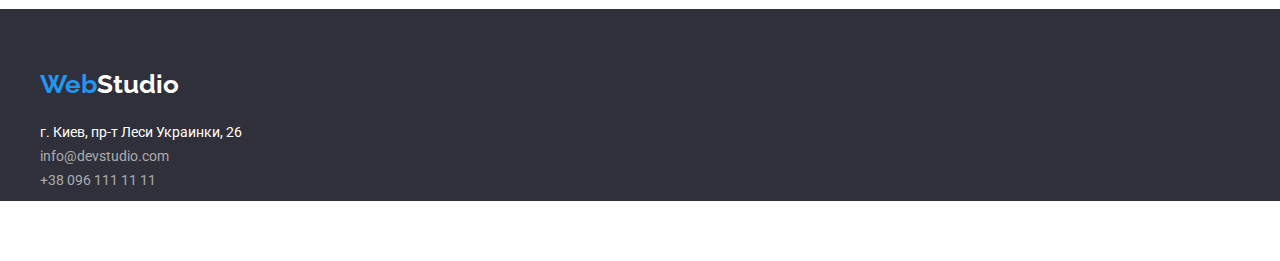
==== commit 832ecca0: "Внесены правки" ====
--- a/portfolio.html
+++ b/portfolio.html
@@ -16,110 +16,136 @@
 
   <body>
     <!--Шапка-->
-    <header class="header container">
-      <!--умышленная ошибка в названии класса-->
-      <a class="logo" href="./index.html"
-        ><span class="text-logo">Web</span>Studio</a
-      >
-      <nav class="navigation">
-        <ul class="navigation-list">
-          <li><a href="./index.html">Студия</a></li>
-          <li class="active">
-            <a href="./portfolio.html">Портфолио</a>
+    <header class="header">
+      <div class="container">
+        <a class="logo" href="./index.html"
+          ><span class="text-logo">Web</span>Studio</a
+        >
+        <nav class="navigation">
+          <ul class="navigation-list">
+            <li class="active">
+              <a class="link-block" href="./index.html">Студия</a>
+            </li>
+            <li>
+              <a class="link-block" href="./portfolio.html">Портфолио</a>
+            </li>
+            <li><a class="link-block" href="#">Контакты</a></li>
+          </ul>
+        </nav>
+
+        <ul class="header-contacts">
+          <li class="header-list">
+            <a class="contacts-text" href="mailto:info@devstudio.com"
+              >info@devstudio.com</a
+            >
           </li>
-          <li><a href="#">Контакты</a></li>
+          <li class="header-list">
+            <a class="contacts-text" href="tel:+380961111111"
+              >+38 096 111 11 11</a
+            >
+          </li>
         </ul>
-      </nav>
-
-      <ul class="header-contacts">
-        <li class="header-list">
-          <a class="contacts-text" href="mailto:info@devstudio.com"
-            >info@devstudio.com</a
-          >
-        </li>
-        <li>
-          <a class="contacts-text" href="tel:+380961111111"
-            >+38 096 111 11 11</a
-          >
-        </li>
-      </ul>
+      </div>
     </header>
 
     <!--Фильтр-->
-    <main class="container">
-      <nav>
-        <h1 hidden>Проекты</h1>
-        <ul class="projects-filter">
-          <li class="projects-list">
-            <button class="button-projects">Все</button>
-          </li>
-          <li class="projects-list">
-            <button class="button-projects">Веб-сайты</button>
-          </li>
-          <li class="projects-list">
-            <button class="button-projects">Приложения</button>
-          </li>
-          <li class="projects-list">
-            <button class="button-projects">Дизайн</button>
-          </li>
-          <li class="projects-list">
-            <button class="button-projects">Маркетинг</button>
-          </li>
-        </ul>
-      </nav>
+    <main>
+      <section>
+        <div class="container-proj">
+          <h1 hidden>Проекты</h1>
+          <ul class="projects-filter">
+            <li class="projects-list">
+              <button class="button-projects">Все</button>
+            </li>
+            <li class="projects-list">
+              <button class="button-projects">Веб-сайты</button>
+            </li>
+            <li class="projects-list">
+              <button class="button-projects">Приложения</button>
+            </li>
+            <li class="projects-list">
+              <button class="button-projects">Дизайн</button>
+            </li>
+            <li class="projects-list">
+              <button class="button-projects">Маркетинг</button>
+            </li>
+          </ul>
 
-      <ul class="projects">
-        <li class="projects-item">
-          <img src="./img/technokrack.jpg" alt="Веб-сайт Технокряк" />
-          <h2 class="projects-title">Технокряк</h2>
-          <p class="projects-info">Веб-сайт</p>
-        </li>
-        <li class="projects-item">
-          <img src="./img/basketball.jpg" alt="Постер баскетбольных команд" />
-          <h2 class="projects-title">Постер New Orlean vs Golden Star</h2>
-          <p class="projects-info">Дизайн</p>
-        </li>
-        <li class="projects-item">
-          <img src="./img/seafood.jpg" alt="Логотип ресторана Seafood" />
-          <h2 class="projects-title">Ресторан Seafood</h2>
-          <p class="projects-info">Приложение</p>
-        </li>
-        <li class="projects-item">
-          <img src="./img/headphones.jpg" alt="Наушники" />
-          <h2 class="projects-title">Проект Prime</h2>
-          <p class="projects-info">Маркетинг</p>
-        </li>
-        <li class="projects-item">
-          <img src="./img/boxes.jpg" alt="Коробки" />
-          <h2 class="projects-title">Проект Boxes</h2>
-          <p class="projects-info">Приложение</p>
-        </li>
-        <li class="projects-item">
-          <img src="./img/screen.jpg" alt="Монитор" />
-          <h2 class="projects-title">Inspiration has no Borders</h2>
-          <p class="projects-info">Веб-сайт</p>
-        </li>
-        <li class="projects-item">
-          <img src="./img/book.jpg" alt="Открытая книга" />
-          <h2 class="projects-title">Издание Limited Edition</h2>
-          <p class="projects-info">Дизайн</p>
-        </li>
-        <li class="projects-item">
-          <img src="./img/labeltag.jpg" alt="Бирка с надписью labeltag" />
-          <h2 class="projects-title">Проект LAB</h2>
-          <p class="projects-info">Маркетинг</p>
-        </li>
-        <li class="projects-item">
-          <img src="./img/notebook.jpg" alt="Ноутбук" />
-          <h2 class="projects-title">Growing Business</h2>
-          <p class="projects-info">Приложение</p>
-        </li>
-      </ul>
+          <ul class="projects">
+            <li class="projects-item">
+              <img src="./img/technokrack.jpg" alt="Веб-сайт Технокряк" />
+              <div class="proj-text-card">
+                <h2 class="projects-title">Технокряк</h2>
+                <p class="projects-info">Веб-сайт</p>
+              </div>
+            </li>
+            <li class="projects-item">
+              <img
+                src="./img/basketball.jpg"
+                alt="Постер баскетбольных команд"
+              />
+              <div class="proj-text-card">
+                <h2 class="projects-title">Постер New Orlean vs Golden Star</h2>
+                <p class="projects-info">Дизайн</p>
+              </div>
+            </li>
+            <li class="projects-item">
+              <img src="./img/seafood.jpg" alt="Логотип ресторана Seafood" />
+              <div class="proj-text-card">
+                <h2 class="projects-title">Ресторан Seafood</h2>
+                <p class="projects-info">Приложение</p>
+              </div>
+            </li>
+            <li class="projects-item">
+              <img src="./img/headphones.jpg" alt="Наушники" />
+              <div class="proj-text-card">
+                <h2 class="projects-title">Проект Prime</h2>
+                <p class="projects-info">Маркетинг</p>
+              </div>
+            </li>
+            <li class="projects-item">
+              <img src="./img/boxes.jpg" alt="Коробки" />
+              <div class="proj-text-card">
+                <h2 class="projects-title">Проект Boxes</h2>
+                <p class="projects-info">Приложение</p>
+              </div>
+            </li>
+            <li class="projects-item">
+              <img src="./img/screen.jpg" alt="Монитор" />
+              <div class="proj-text-card">
+                <h2 class="projects-title">Inspiration has no Borders</h2>
+                <p class="projects-info">Веб-сайт</p>
+              </div>
+            </li>
+            <li class="projects-item">
+              <img src="./img/book.jpg" alt="Открытая книга" />
+              <div class="proj-text-card">
+                <h2 class="projects-title">Издание Limited Edition</h2>
+                <p class="projects-info">Дизайн</p>
+              </div>
+            </li>
+            <li class="projects-item">
+              <img src="./img/labeltag.jpg" alt="Бирка с надписью labeltag" />
+              <div class="proj-text-card">
+                <h2 class="projects-title">Проект LAB</h2>
+                <p class="projects-info">Маркетинг</p>
+              </div>
+            </li>
+            <li class="projects-item">
+              <img src="./img/notebook.jpg" alt="Ноутбук" />
+              <div class="proj-text-card">
+                <h2 class="projects-title">Growing Business</h2>
+                <p class="projects-info">Приложение</p>
+              </div>
+            </li>
+          </ul>
+        </div>
+      </section>
     </main>
 
     <!--Подвал-->
     <footer class="footer">
-      <div class="container">
+      <div class="container-footer">
         <a class="footer-logo" href="./index.html"
           ><span class="text-logo">Web</span>Studio</a
         >
--- a/css/style.css
+++ b/css/style.css
@@ -8,16 +8,26 @@
     width: 1200px;
     padding: 0 15px;
     margin: 0 auto;
+    display: flex;
+
+    justify-content: space-around;
 }
 
 /* Шапка */
 
 .header {
-    display: flex;
     letter-spacing: 0.02em;
 
-    border: solid 1px rgba(236,236,236,1);
-}
+    border-bottom: solid 1px rgba(236,236,236,1);
+}
+
+.container-header {
+    width: 1200px;
+    padding: 0 15px;
+    margin: 0 auto;
+    display: flex;
+}
+
 
 .logo {
     font-family: 'Raleway', sans-serif;
@@ -25,8 +35,9 @@
     width: 145px;
     height: 31px;
 
-    display: inline-block;
-    padding: 24px 93px 25px 0;
+    display: flex;
+    padding: 24px 0 25px 0;
+    margin-right: 93px;
 
     color: #000;
     text-decoration: none;
@@ -40,7 +51,8 @@
 }
 
 .navigation {
-    padding: 32px 331px 32px 0;
+    /* padding: 32px 331px 32px 0; */
+    display: flex;
 
 }
 
@@ -49,7 +61,7 @@
     justify-content: space-between;
     width: 294px;
 
-    margin: 0;
+    margin: 0 331px 0 0;
 }
 
 .navigation-list a {
@@ -69,27 +81,36 @@
 }
 
 .header-contacts {
-
-    display: flex;
-    justify-content: space-between;
-
+    display: flex;
+
+    /* padding-top: 32px;
+    padding-bottom: 32px; */
+
+    margin: 0;
+}
+
+.header-list {
+    margin-right: 50px;
+
+}
+
+.link-block {
+    display: block;
     padding-top: 32px;
     padding-bottom: 32px;
-
-    margin: 0 auto;
-}
-
-.header-list {
-    padding-right: 50px;
 }
 
 .contacts-text {
+    display: block;
+    padding-top: 32px;
+    padding-bottom: 32px;
+
     color: var(--grey-text);
     font-size: 14px;
 }
 
 .header-list:last-child {
-    padding-right: 0;
+    margin-right: 0;
 }
 
 /* Герой */
@@ -97,13 +118,13 @@
 .hero {
     height: 600px;
 
-    margin: 0;
+    margin: 0 auto;
     padding: 200px 452px 0 452px;
     background-color: rgba(47, 48, 58, 1);
 }
 
 .hero-title {
-    margin: 0 0 30px 0;
+    margin: 0 auto 30px auto;
 
     color: var(--white-text);
 
@@ -119,7 +140,7 @@
     display: flex;
     padding: 10px 32px;
     margin: 0 auto;
-    text-align: center;
+    text-align: justify;
 
     box-shadow: 0px 4px 4px rgba(0, 0, 0, 0.15);
     border-radius: 4px;
@@ -140,8 +161,6 @@
 
     margin: 0 auto;
 
-    /* height: 101px; */
-
     padding-top: 94px;
     padding-bottom: 94px;
 
@@ -184,6 +203,9 @@
 .gallery {
     margin: 0 auto 50px;
 
+    flex-wrap: wrap;
+    justify-content: center;
+
     font-size: 36px;
     line-height: 42px;
     text-align: center;
@@ -193,13 +215,18 @@
 .gallery-list {
     display: flex;
 
-    margin: 0;
+    margin: 0 auto;
     padding-bottom: 94px;
 }
 
 .gallery-item {
+
     margin-right: 30px;
     margin-bottom: 0;
+}
+
+.gallery-item img{
+    display: block;
 }
 
 .gallery-item:nth-last-child(1) {
@@ -209,24 +236,23 @@
 
 /* Наша команда */
 
-.team-background {
+.team {
+    margin: 0 auto;
+    flex-wrap: wrap;
+    justify-content: stretch;
     background-color: rgba(245, 244, 250, 1);
-}
-
-.team {
-    padding-bottom: 94px;
 }
 
 .gallery-team {
     padding-top: 94px;
 
-    /* padding-bottom: 50px; */
+    text-align: center;
     margin-top: 0;
     margin-bottom: 50px;
 
     font-size: 36px;
     line-height: 42px;
-    text-align: center;
+
     letter-spacing: 0.03em;
 }
 
@@ -234,14 +260,21 @@
     display: flex;
     margin-top: 0;
     margin-bottom: 0;
+    padding-bottom: 94px;
 }
 
 .team-card {
+    background-color: var(--white-text);
     margin-right: 30px;
     width: 270px;
     height: 368px;
 }
 
+.team-text-block {
+    padding-top: 30px;
+    padding-bottom: 30px;
+}
+
 .team-card:nth-last-child(1) {
     margin-right: 0;
 }
@@ -253,7 +286,6 @@
 .team-title {
     margin: 0;
 
-    padding-top: 30px;
     padding-bottom: 10px;
 
     text-align: center;
@@ -266,7 +298,6 @@
 
 .team-proffesion {
     margin: 0;
-    padding-bottom: 30px;
 
     color: var(--grey-text);
 
@@ -281,11 +312,19 @@
 /* Подвал */
 
 .footer {
-    margin-top: 0;
-
-    height: 252px;
+    margin: 0 auto;
 
     background-color: rgba(47, 48, 58, 1);
+}
+
+.container-footer {
+
+    /* box-sizing: border-box; */
+    width: 1200px;
+    padding: 0 15px;
+    margin: 0 auto;
+
+    justify-content: space-around;
 }
 
 .footer-logo {
@@ -298,10 +337,12 @@
     font-weight: bold;
     font-size: 26px;
     line-height: 31px;
+
 }
 
 .footer-address {
 
+    display: block;
     color: var(--white-text);
     font-style: normal;
     font-weight: normal;
@@ -333,9 +374,8 @@
     justify-content: center;
 
     padding-top: 94px;
-    padding-bottom: 34px;
-
-    margin: 0 auto;
+
+    margin: 0 auto 34px;
 }
 
 .projects-list {
@@ -346,6 +386,16 @@
     margin-right: 0;
 }
 
+.container-proj {
+    flex-wrap: wrap;
+    width: 1200px;
+    padding: 0 15px;
+    margin: 0 auto;
+    display: flex;
+
+    justify-content: space-around;
+}
+
 .projects {
     display: flex;
     flex-wrap: wrap;
@@ -355,6 +405,10 @@
 
     justify-content: space-between;
     align-content: space-between;
+}
+
+.projects img {
+    display: block;
 }
 
 .projects-item:nth-child(n+7) {
@@ -374,11 +428,14 @@
     margin-right: 30px;
 }
 
+.proj-text-card {
+    padding-top: 20px;
+    padding-bottom: 20px;
+    padding-left: 24px;
+}
+
 .projects-title {
-    margin-top: 20px;
-    margin-bottom: 4px;
-
-    padding-left: 24px;
+    margin: 0;
 
     font-weight: bold;
     font-size: 18px;
@@ -388,8 +445,6 @@
 
 .projects-info {
     margin: 0 auto;
-    padding-bottom: 20px;
-    padding-left: 24px;
 
     color: var(--grey-text);
     font-size: 16px;
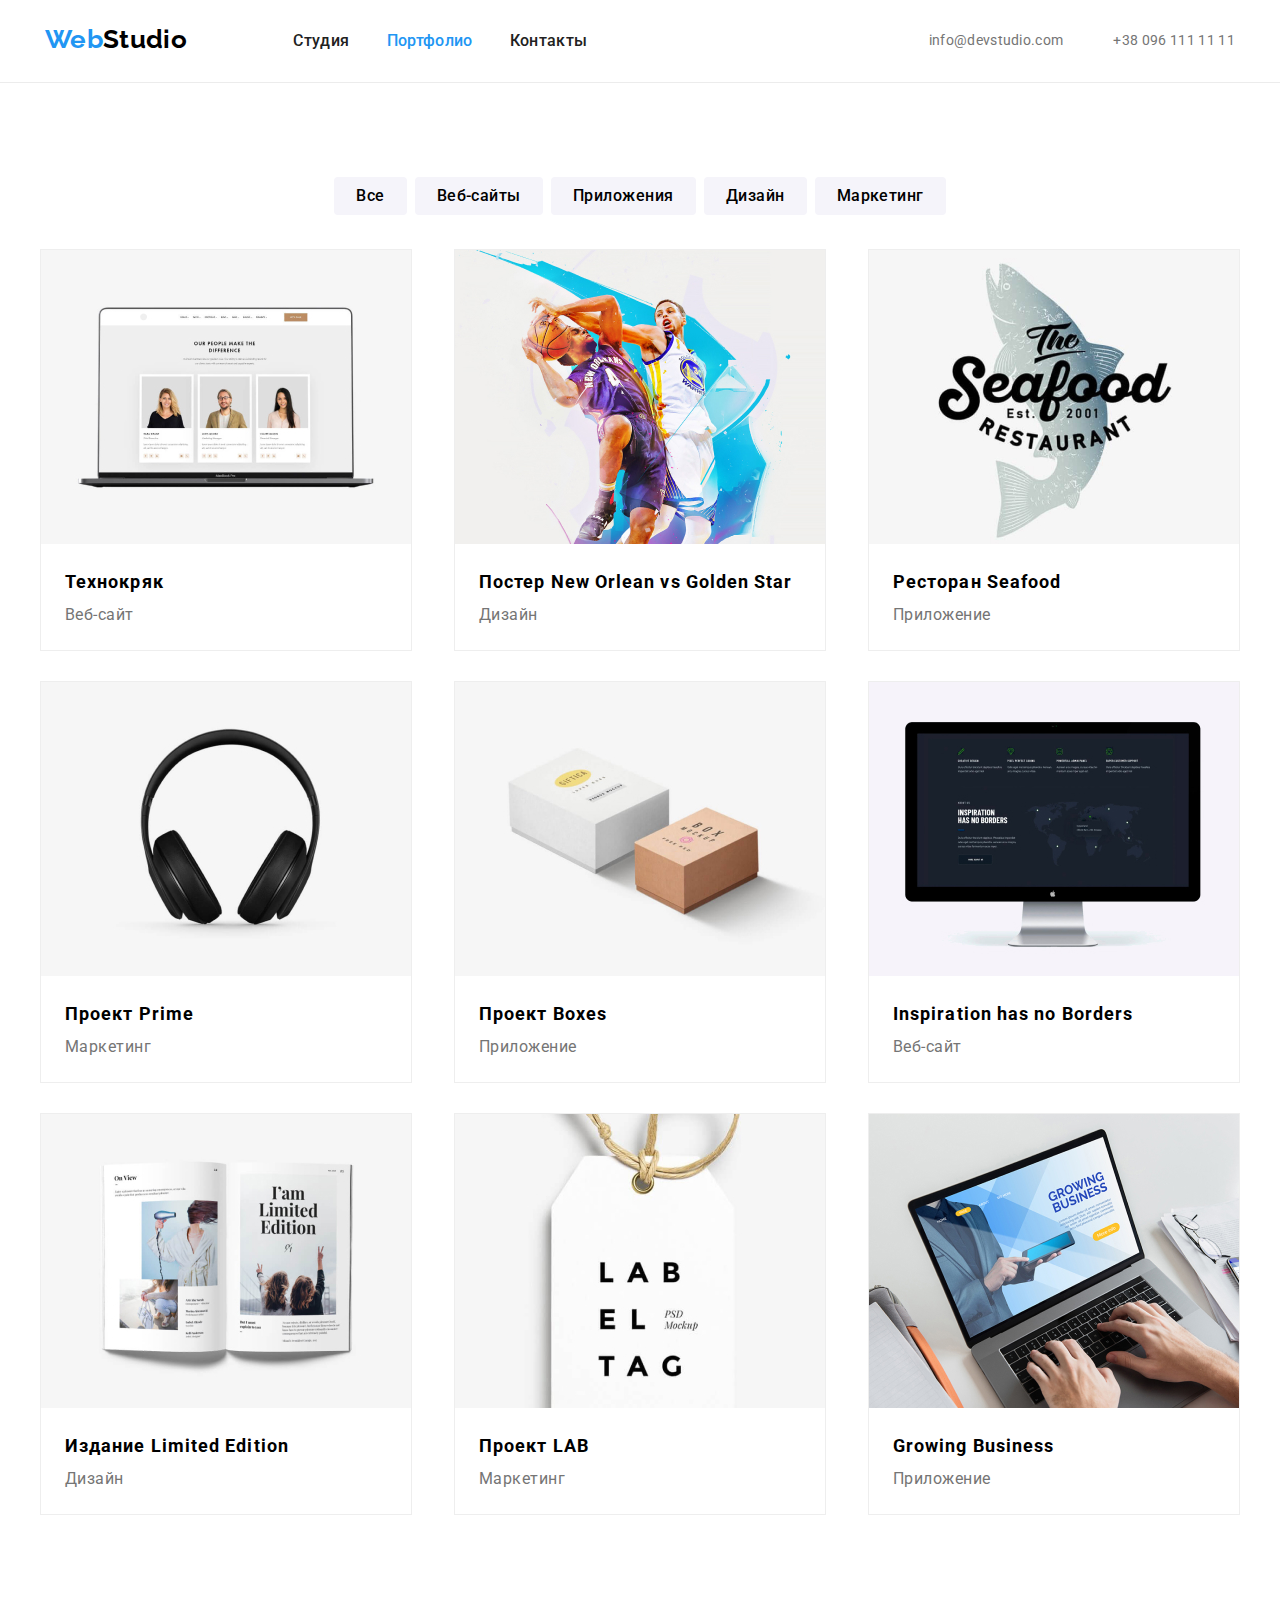
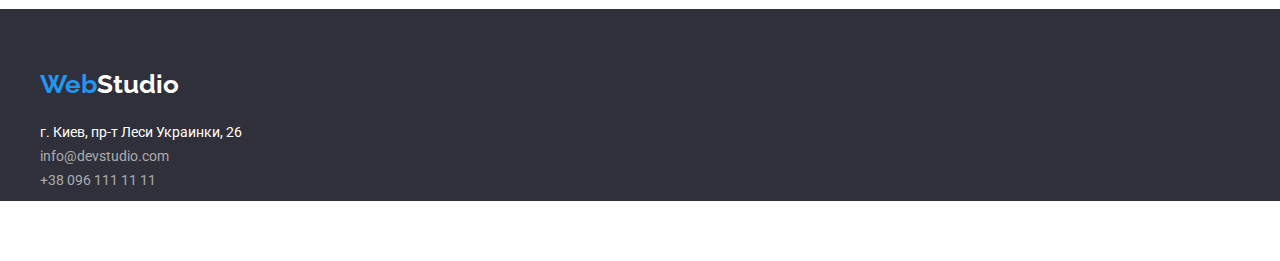
==== commit 34c6d7ab: "Внесены правки в ссылку Портфолио и паддинги Секций" ====
--- a/portfolio.html
+++ b/portfolio.html
@@ -23,11 +23,13 @@
         >
         <nav class="navigation">
           <ul class="navigation-list">
-            <li class="active">
+            <li>
               <a class="link-block" href="./index.html">Студия</a>
             </li>
-            <li>
-              <a class="link-block" href="./portfolio.html">Портфолио</a>
+            <li class="active">
+              <a class="link-block" href="./portfolio.html"
+                ><span>Портфолио</span></a
+              >
             </li>
             <li><a class="link-block" href="#">Контакты</a></li>
           </ul>
@@ -50,7 +52,7 @@
 
     <!--Фильтр-->
     <main>
-      <section>
+      <section class="section main">
         <div class="container-proj">
           <h1 hidden>Проекты</h1>
           <ul class="projects-filter">
--- a/css/style.css
+++ b/css/style.css
@@ -3,8 +3,6 @@
 }
 
 .container {
-
-    /* box-sizing: border-box; */
     width: 1200px;
     padding: 0 15px;
     margin: 0 auto;
@@ -17,7 +15,6 @@
 
 .header {
     letter-spacing: 0.02em;
-
     border-bottom: solid 1px rgba(236,236,236,1);
 }
 
@@ -31,7 +28,6 @@
 
 .logo {
     font-family: 'Raleway', sans-serif;
-
     width: 145px;
     height: 31px;
 
@@ -51,7 +47,6 @@
 }
 
 .navigation {
-    /* padding: 32px 331px 32px 0; */
     display: flex;
 
 }
@@ -71,6 +66,14 @@
 
 .active a {
     color: var(--blue-text);
+
+}
+
+.navigation span:hover,
+.navigation span:focus {
+    text-shadow: 0 4px 4px rgba(0, 0, 0, 0.25);
+    color: #000;
+
 }
 
 .navigation-list :hover,
@@ -83,9 +86,6 @@
 .header-contacts {
     display: flex;
 
-    /* padding-top: 32px;
-    padding-bottom: 32px; */
-
     margin: 0;
 }
 
@@ -116,10 +116,9 @@
 /* Герой */
 
 .hero {
-    height: 600px;
-
-    margin: 0 auto;
-    padding: 200px 452px 0 452px;
+    margin: 0 auto;
+    padding-top: 200px;
+    padding-bottom: 200px;
     background-color: rgba(47, 48, 58, 1);
 }
 
@@ -156,14 +155,15 @@
 
 /* Преимущества и примеры */
 
-.advantages {
-    display: flex;
-
-    margin: 0 auto;
-
+.section {
     padding-top: 94px;
     padding-bottom: 94px;
-
+}
+
+.advantages {
+    display: flex;
+
+    margin: 0 auto;
 }
 
 .advantages-card {
@@ -200,6 +200,10 @@
 
 /* Чем мы занимаемся */
 
+.gall{
+    padding-top: 0;
+}
+
 .gallery {
     margin: 0 auto 50px;
 
@@ -216,11 +220,9 @@
     display: flex;
 
     margin: 0 auto;
-    padding-bottom: 94px;
 }
 
 .gallery-item {
-
     margin-right: 30px;
     margin-bottom: 0;
 }
@@ -244,8 +246,6 @@
 }
 
 .gallery-team {
-    padding-top: 94px;
-
     text-align: center;
     margin-top: 0;
     margin-bottom: 50px;
@@ -260,7 +260,6 @@
     display: flex;
     margin-top: 0;
     margin-bottom: 0;
-    padding-bottom: 94px;
 }
 
 .team-card {
@@ -341,7 +340,6 @@
 }
 
 .footer-address {
-
     display: block;
     color: var(--white-text);
     font-style: normal;
@@ -369,11 +367,13 @@
 
 /* Портфолио */
 
+.main {
+    padding-bottom: 0;
+}
+
 .projects-filter {
     display: flex;
     justify-content: center;
-
-    padding-top: 94px;
 
     margin: 0 auto 34px;
 }
@@ -477,4 +477,4 @@
 .button-projects:focus {
     color: var(--white-text);
     background-color: var(--blue-text);
-}+}
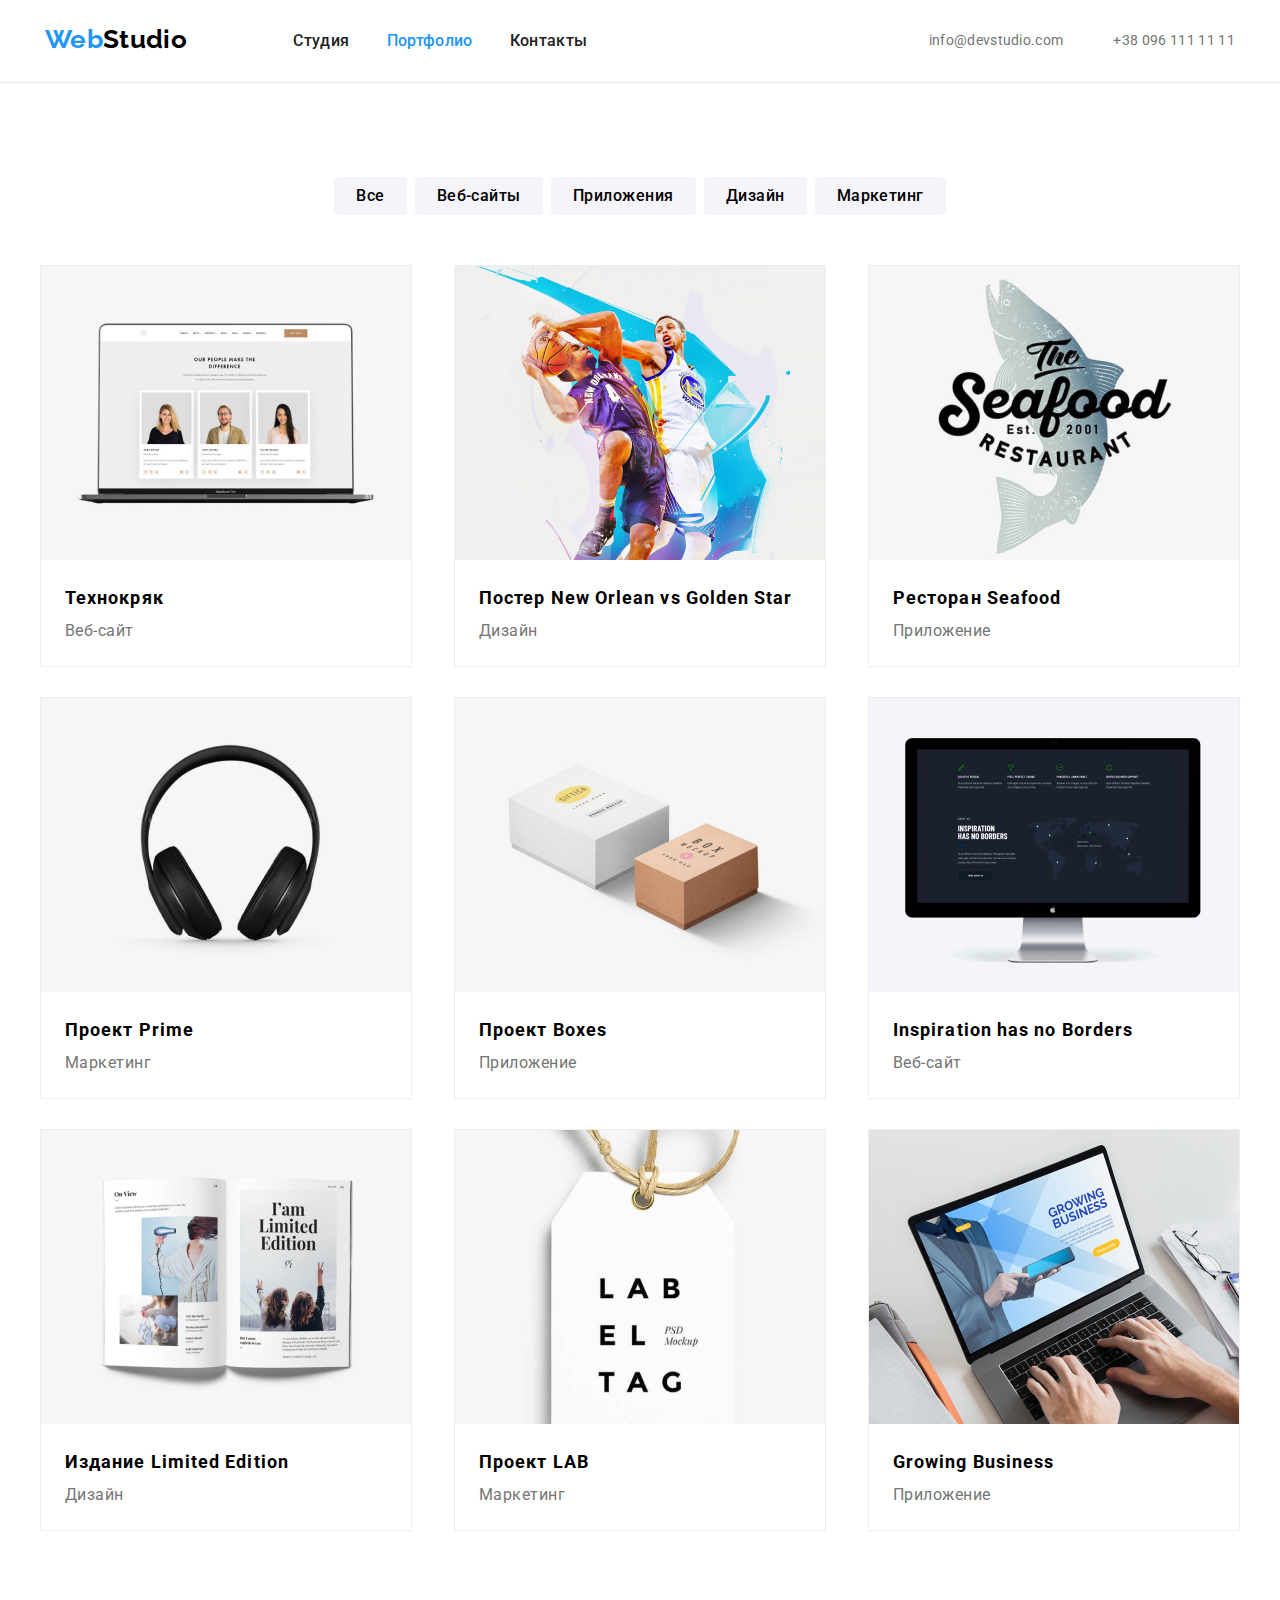
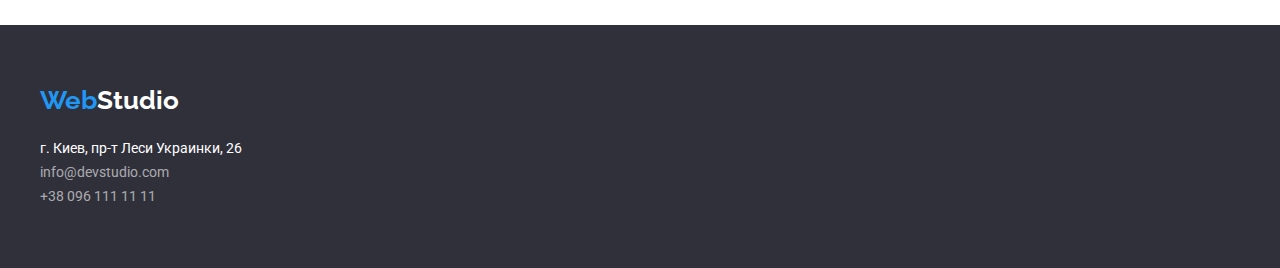
==== commit ac601963: "Внес правки в классы Секция и Футер" ====
--- a/portfolio.html
+++ b/portfolio.html
@@ -52,7 +52,7 @@
 
     <!--Фильтр-->
     <main>
-      <section class="section main">
+      <section class="section">
         <div class="container-proj">
           <h1 hidden>Проекты</h1>
           <ul class="projects-filter">
--- a/css/style.css
+++ b/css/style.css
@@ -314,6 +314,9 @@
     margin: 0 auto;
 
     background-color: rgba(47, 48, 58, 1);
+
+    padding-top: 60px;
+    padding-bottom: 60px;
 }
 
 .container-footer {
@@ -329,7 +332,6 @@
 .footer-logo {
     font-family: 'Raleway', sans-serif;
     display: block;
-    padding-top: 60px;
 
     color: var(--white-text);
     text-decoration: none;
@@ -355,10 +357,9 @@
 
 .footer-list {
     width: 231px;
-    height: 81px;
 
     margin-top: 20px;
-    margin-bottom: 60px;
+    margin-bottom: 0;
 }
 
 .footer-contacts {
@@ -367,15 +368,11 @@
 
 /* Портфолио */
 
-.main {
-    padding-bottom: 0;
-}
-
 .projects-filter {
     display: flex;
     justify-content: center;
 
-    margin: 0 auto 34px;
+    margin: 0 auto 50px;
 }
 
 .projects-list {
@@ -401,7 +398,6 @@
     flex-wrap: wrap;
 
     margin: 0 auto;
-    padding-bottom: 94px;
 
     justify-content: space-between;
     align-content: space-between;
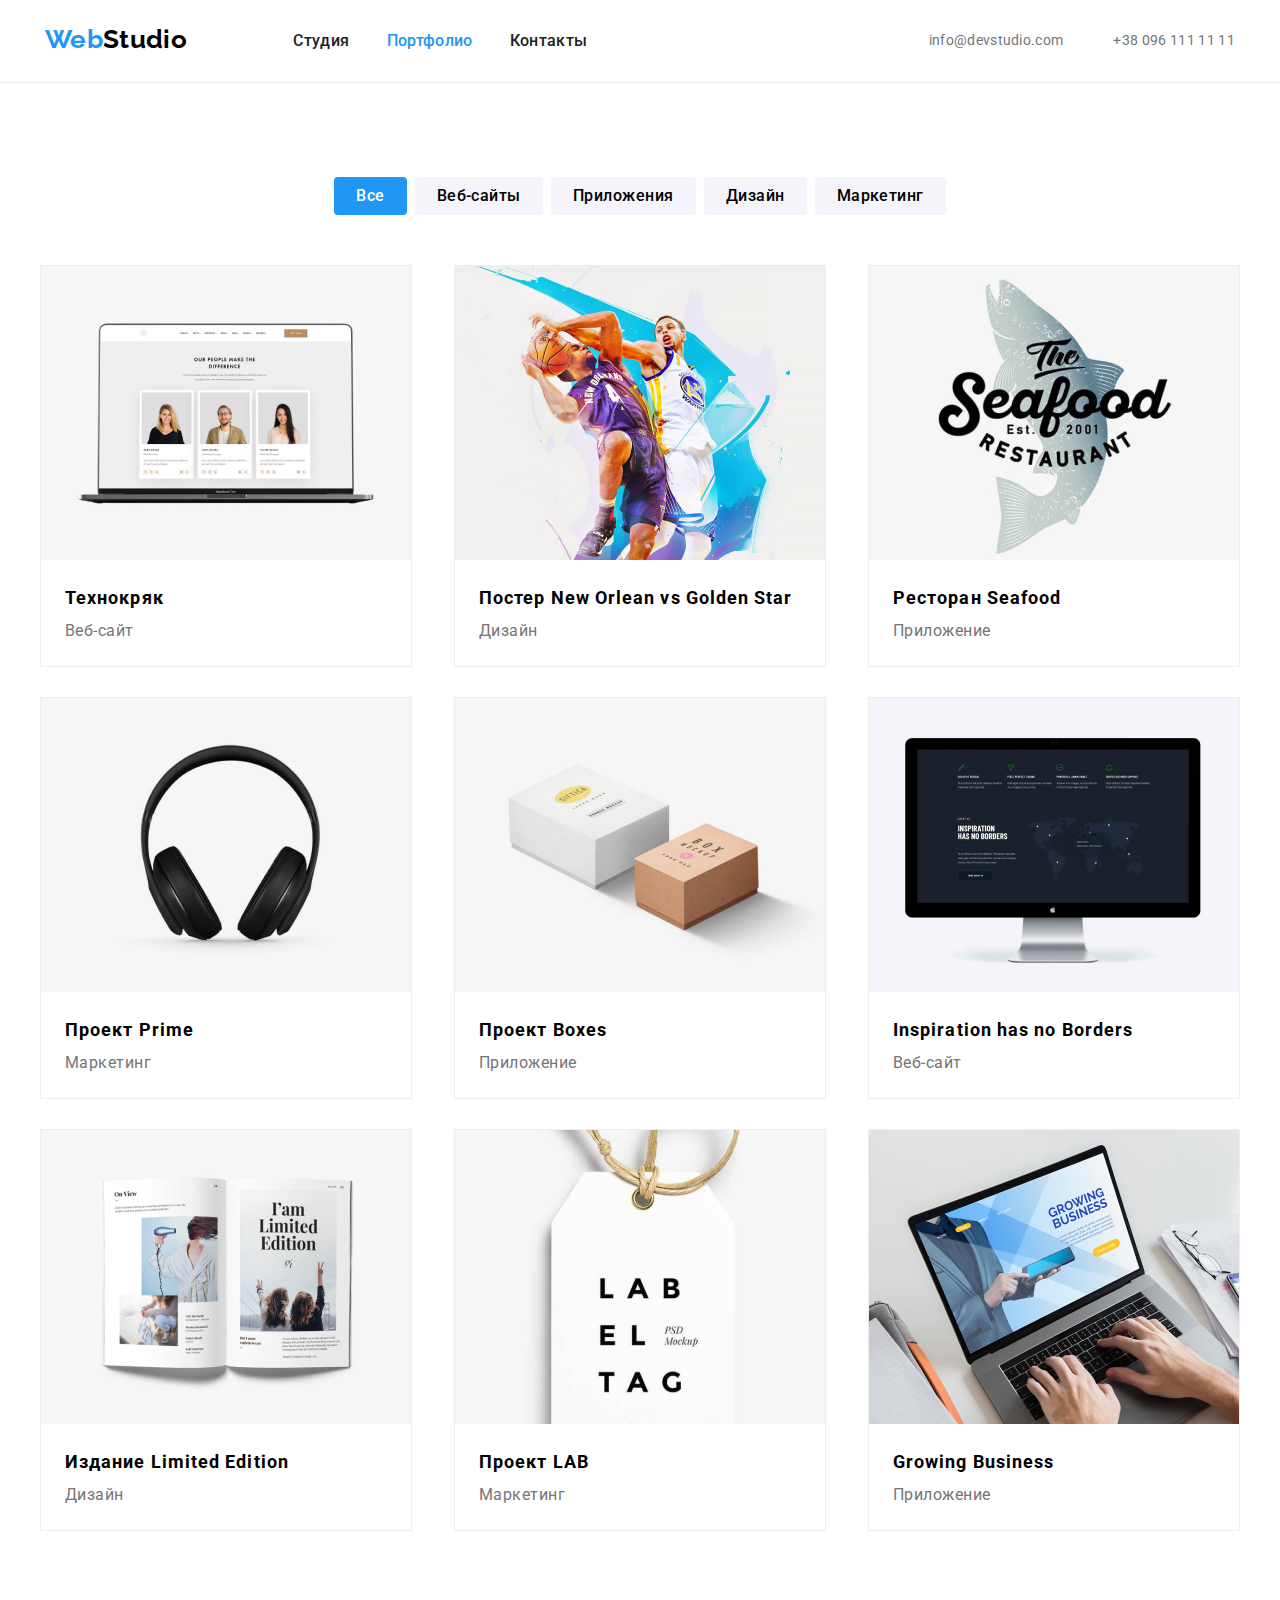
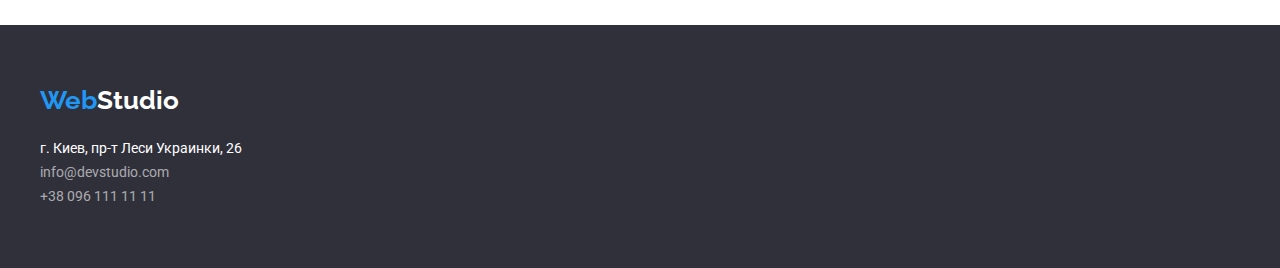
==== commit e7e47887: "Сделал мелкие исправления" ====
--- a/portfolio.html
+++ b/portfolio.html
@@ -27,9 +27,7 @@
               <a class="link-block" href="./index.html">Студия</a>
             </li>
             <li class="active">
-              <a class="link-block" href="./portfolio.html"
-                ><span>Портфолио</span></a
-              >
+              <a class="link-block" href="./portfolio.html">Портфолио</a>
             </li>
             <li><a class="link-block" href="#">Контакты</a></li>
           </ul>
@@ -57,7 +55,7 @@
           <h1 hidden>Проекты</h1>
           <ul class="projects-filter">
             <li class="projects-list">
-              <button class="button-projects">Все</button>
+              <button class="button-projects all">Все</button>
             </li>
             <li class="projects-list">
               <button class="button-projects">Веб-сайты</button>
--- a/css/style.css
+++ b/css/style.css
@@ -143,6 +143,7 @@
 
     box-shadow: 0px 4px 4px rgba(0, 0, 0, 0.15);
     border-radius: 4px;
+    border: none;
 
     background-color: var(--blue-text);
     color: var(--white-text);
@@ -267,10 +268,17 @@
     margin-right: 30px;
     width: 270px;
     height: 368px;
+
+    box-shadow: 0px 1px 3px rgba(0, 0, 0, 0.12),
+    0px 1px 1px rgba(0, 0, 0, 0.14),
+    0px 2px 1px rgba(0, 0, 0, 0.2);
+    border-radius: 0px 0px 4px 4px;
 }
 
 .team-text-block {
     padding-top: 30px;
+    padding-left: 15px;
+    padding-right: 15px;
     padding-bottom: 30px;
 }
 
@@ -428,6 +436,7 @@
     padding-top: 20px;
     padding-bottom: 20px;
     padding-left: 24px;
+    padding-right: 10px;
 }
 
 .projects-title {
@@ -469,8 +478,18 @@
     border-radius: 4px;
 }
 
+.all {
+    background-color: var(--blue-text);
+    color: var(--white-text);
+}
+
 .button-projects:hover,
 .button-projects:focus {
     color: var(--white-text);
     background-color: var(--blue-text);
-}
+
+    box-shadow: 0px 3px 1px rgba(0, 0, 0, 0.1),
+    0px 1px 2px rgba(0, 0, 0, 0.08),
+    0px 2px 2px rgba(0, 0, 0, 0.12);
+
+}
